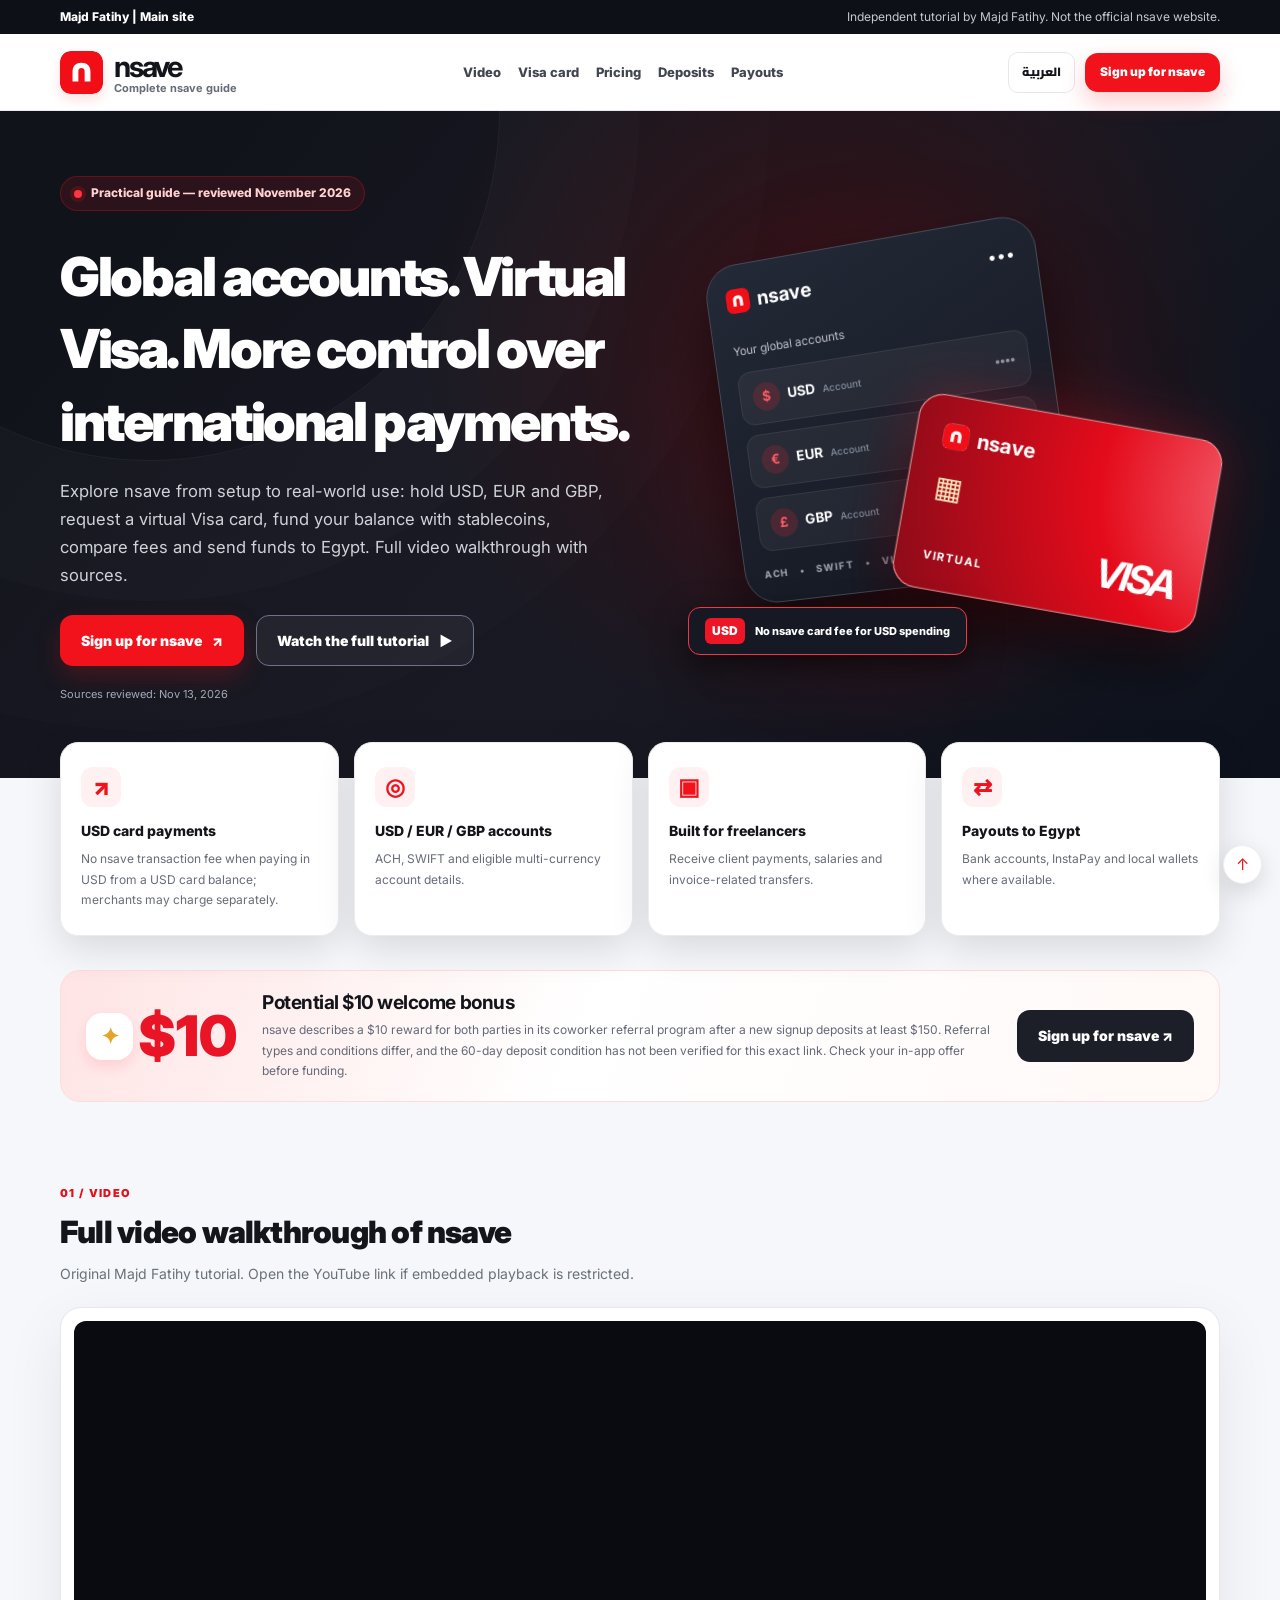
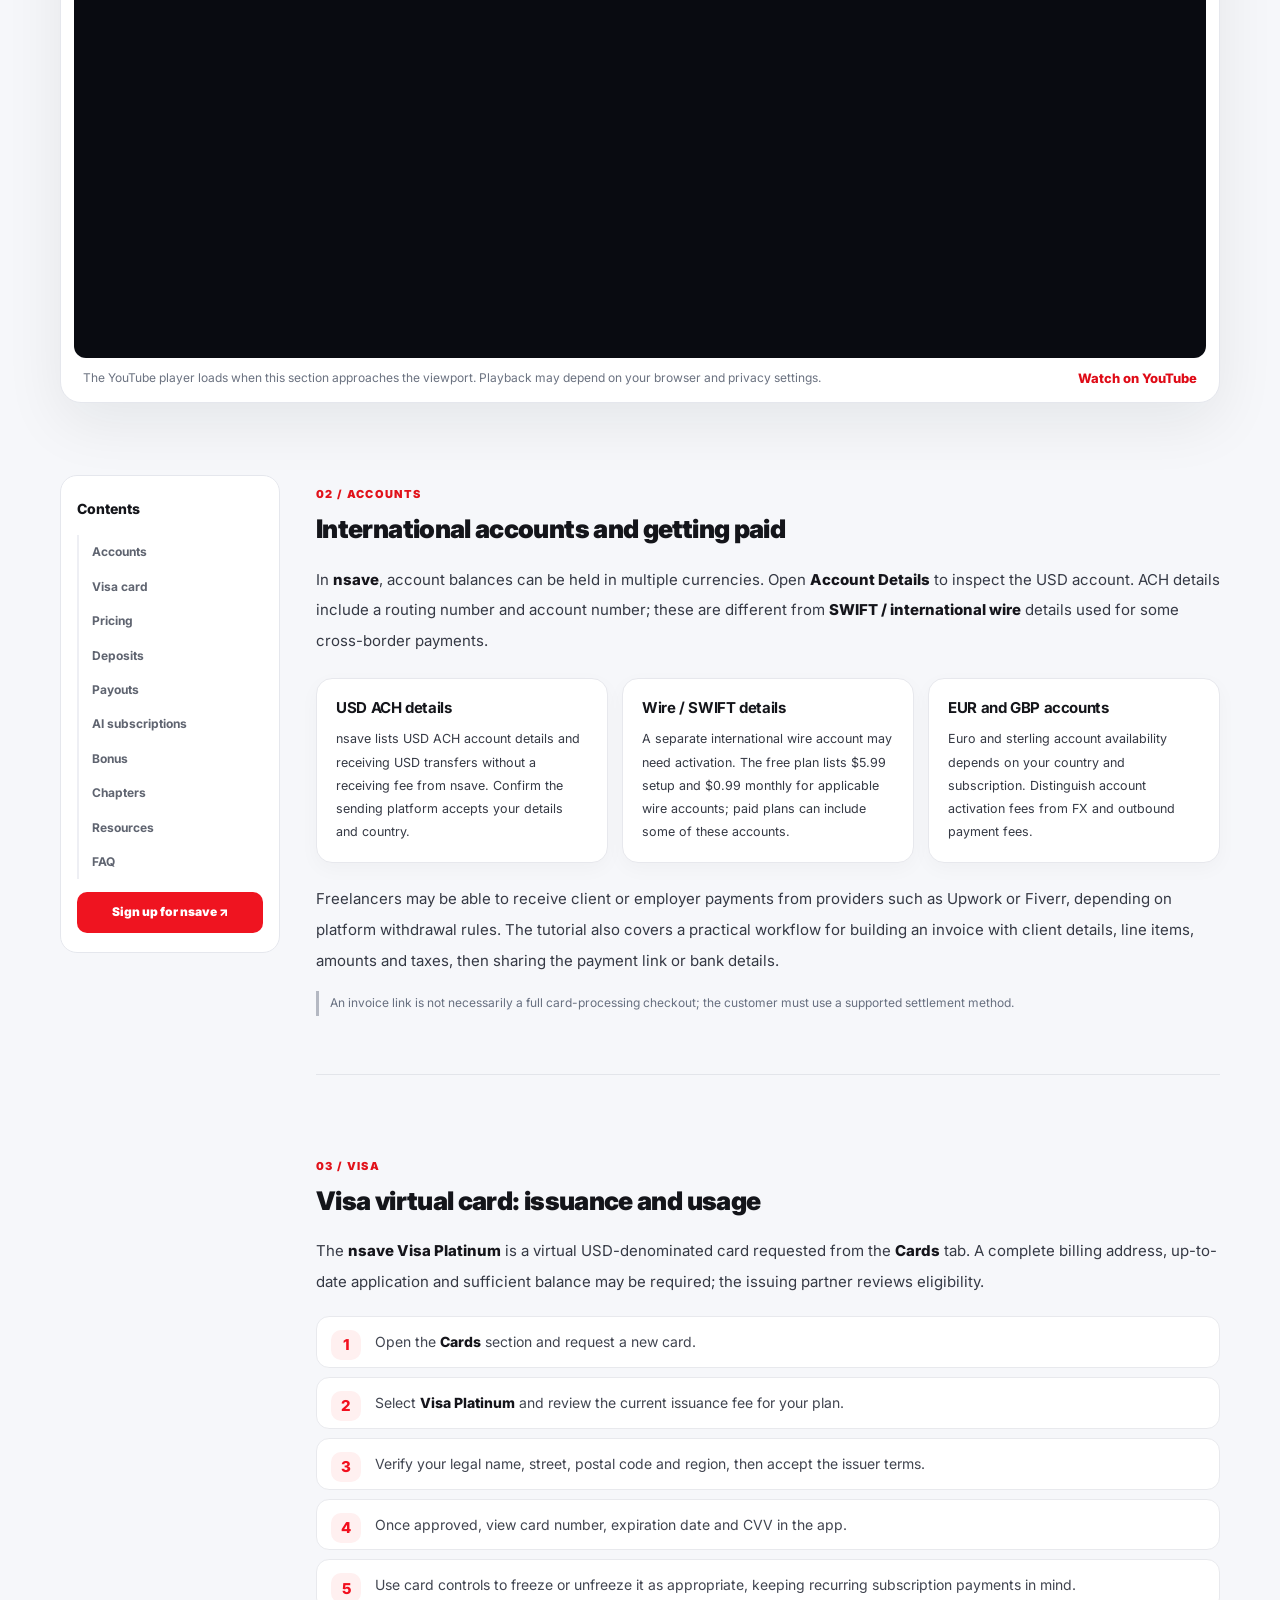
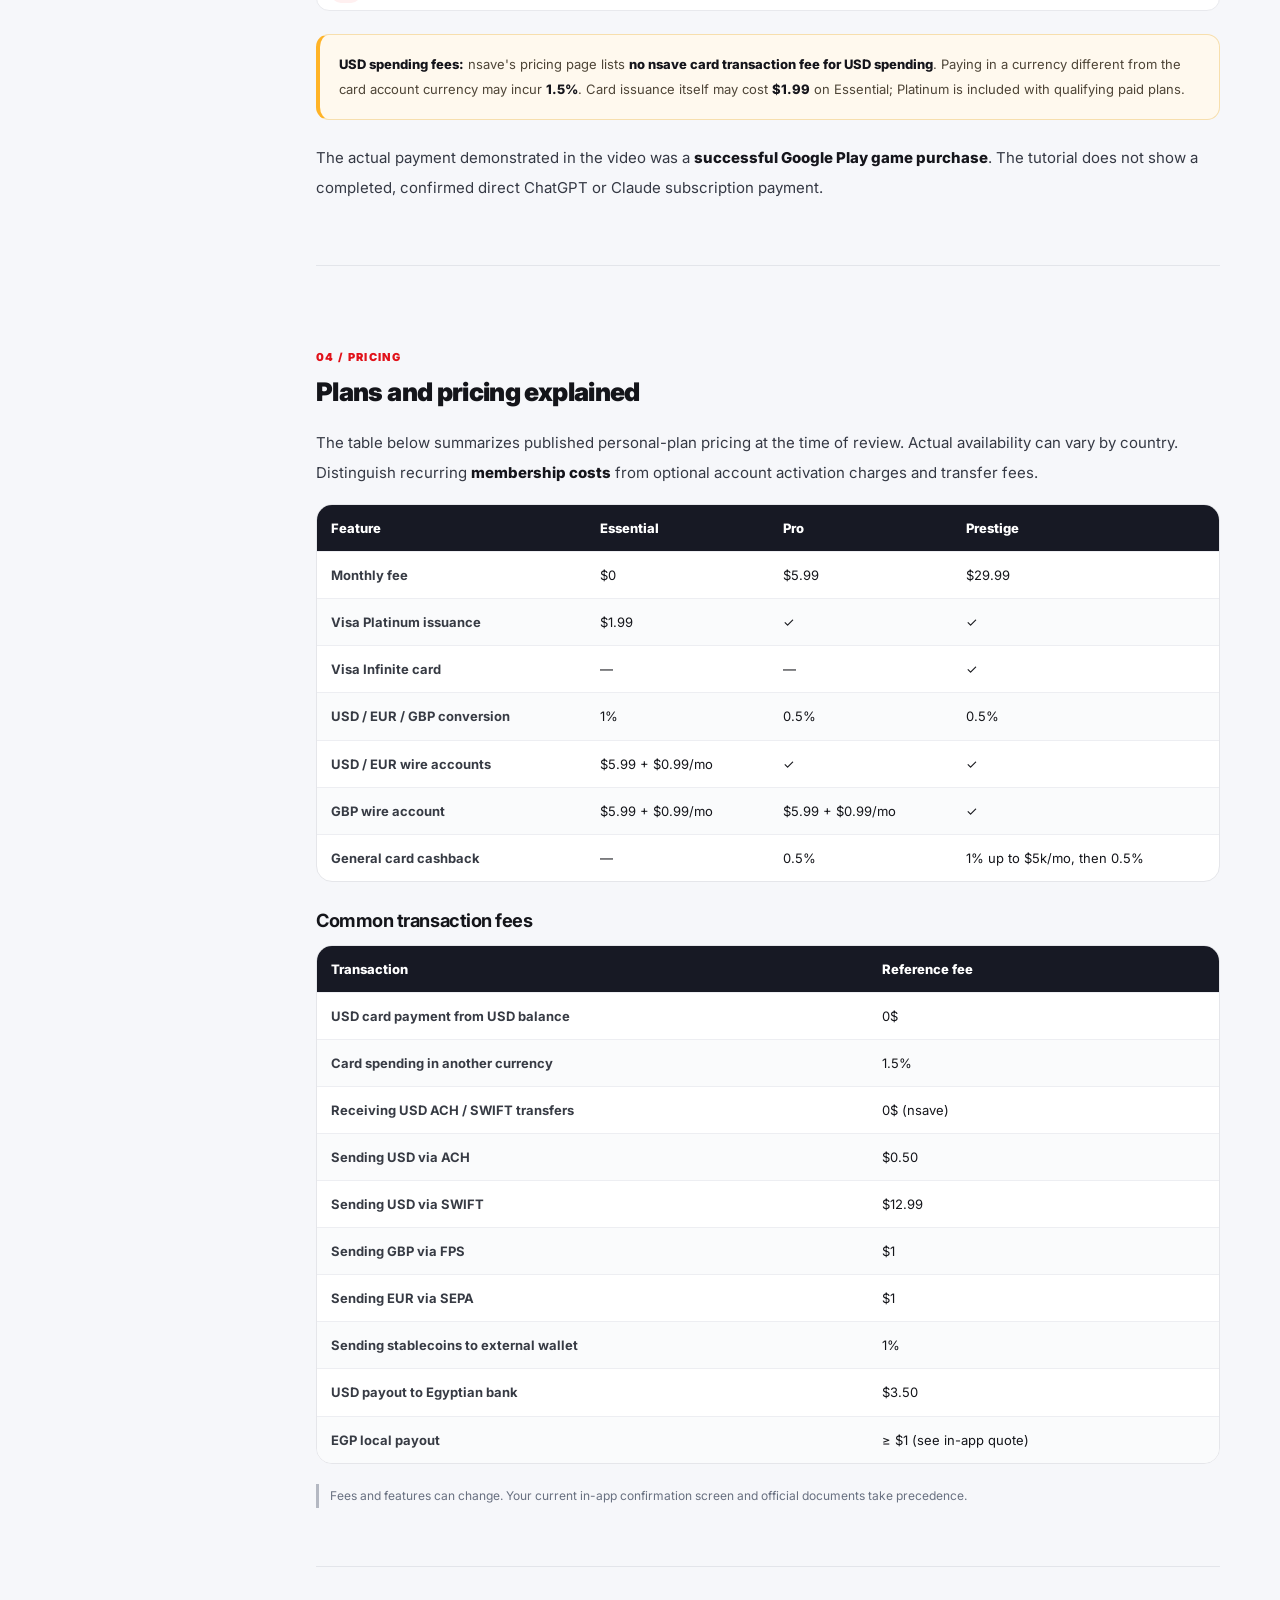
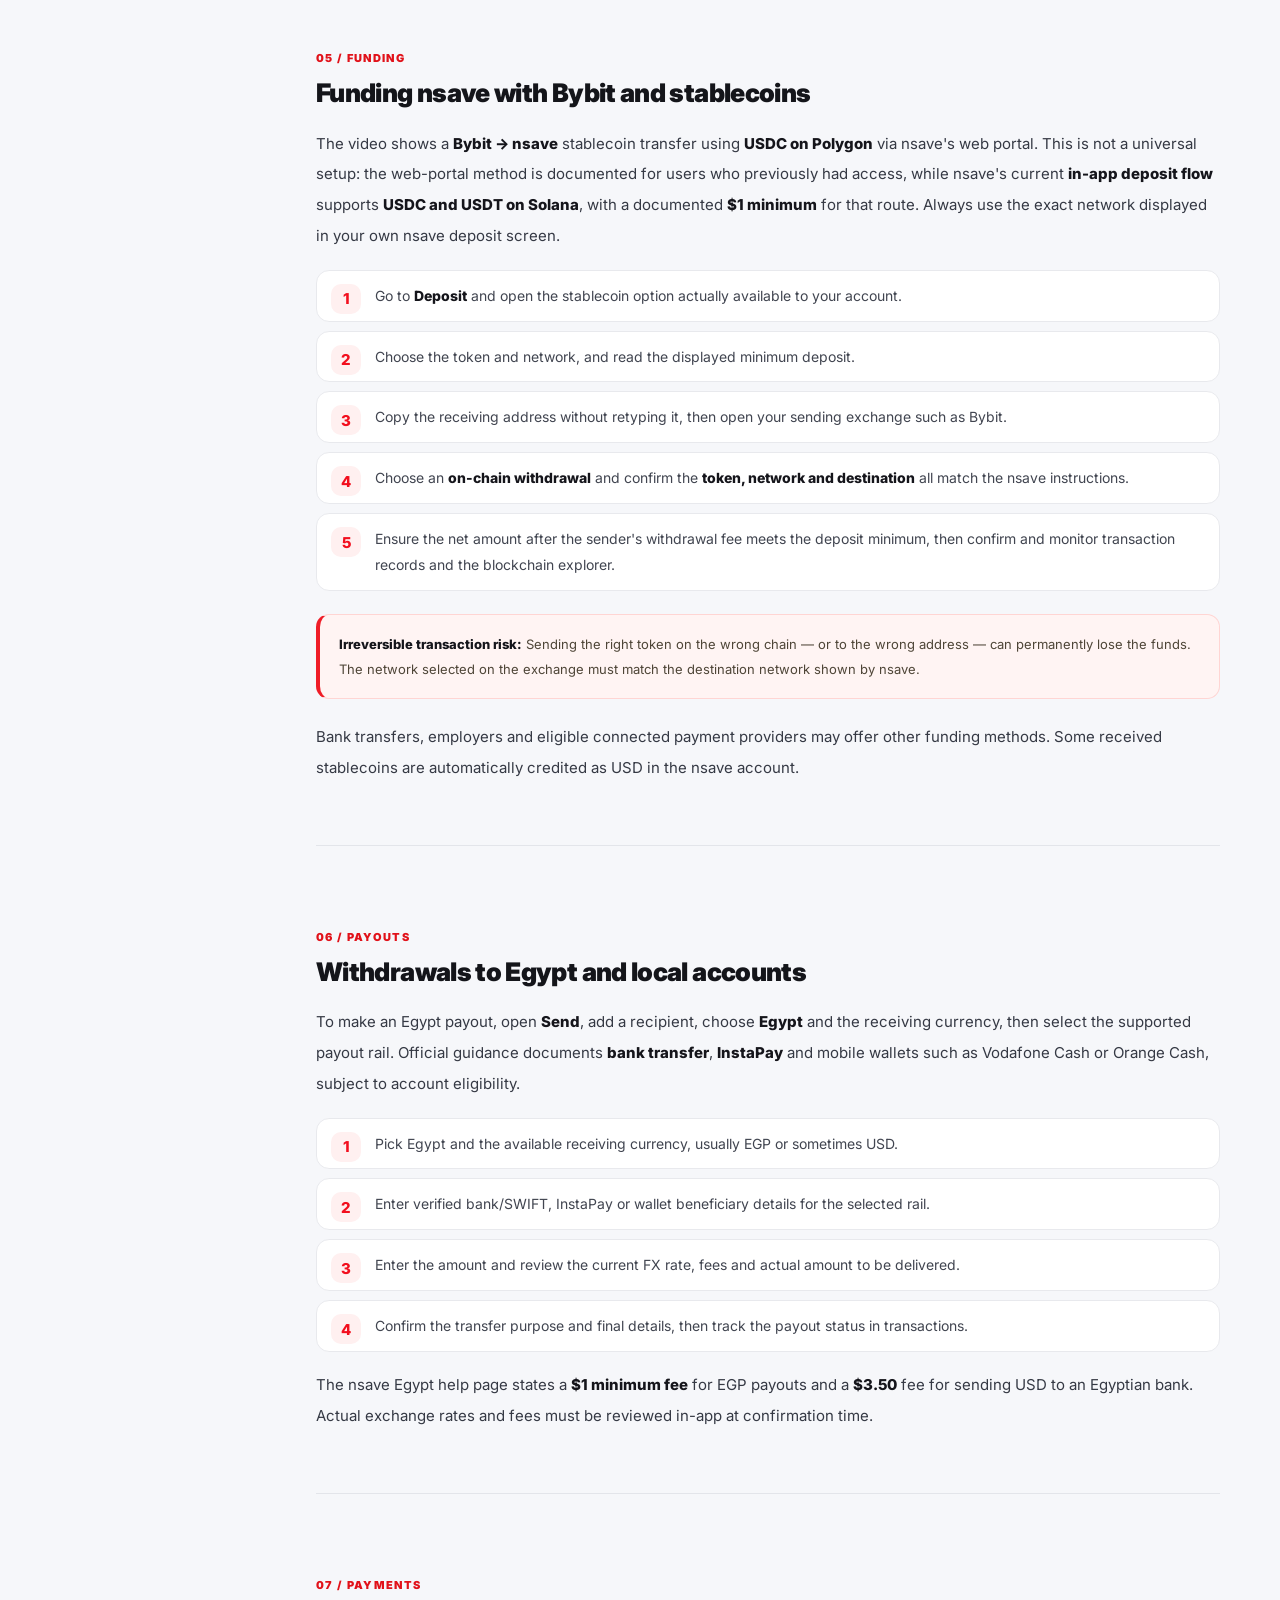
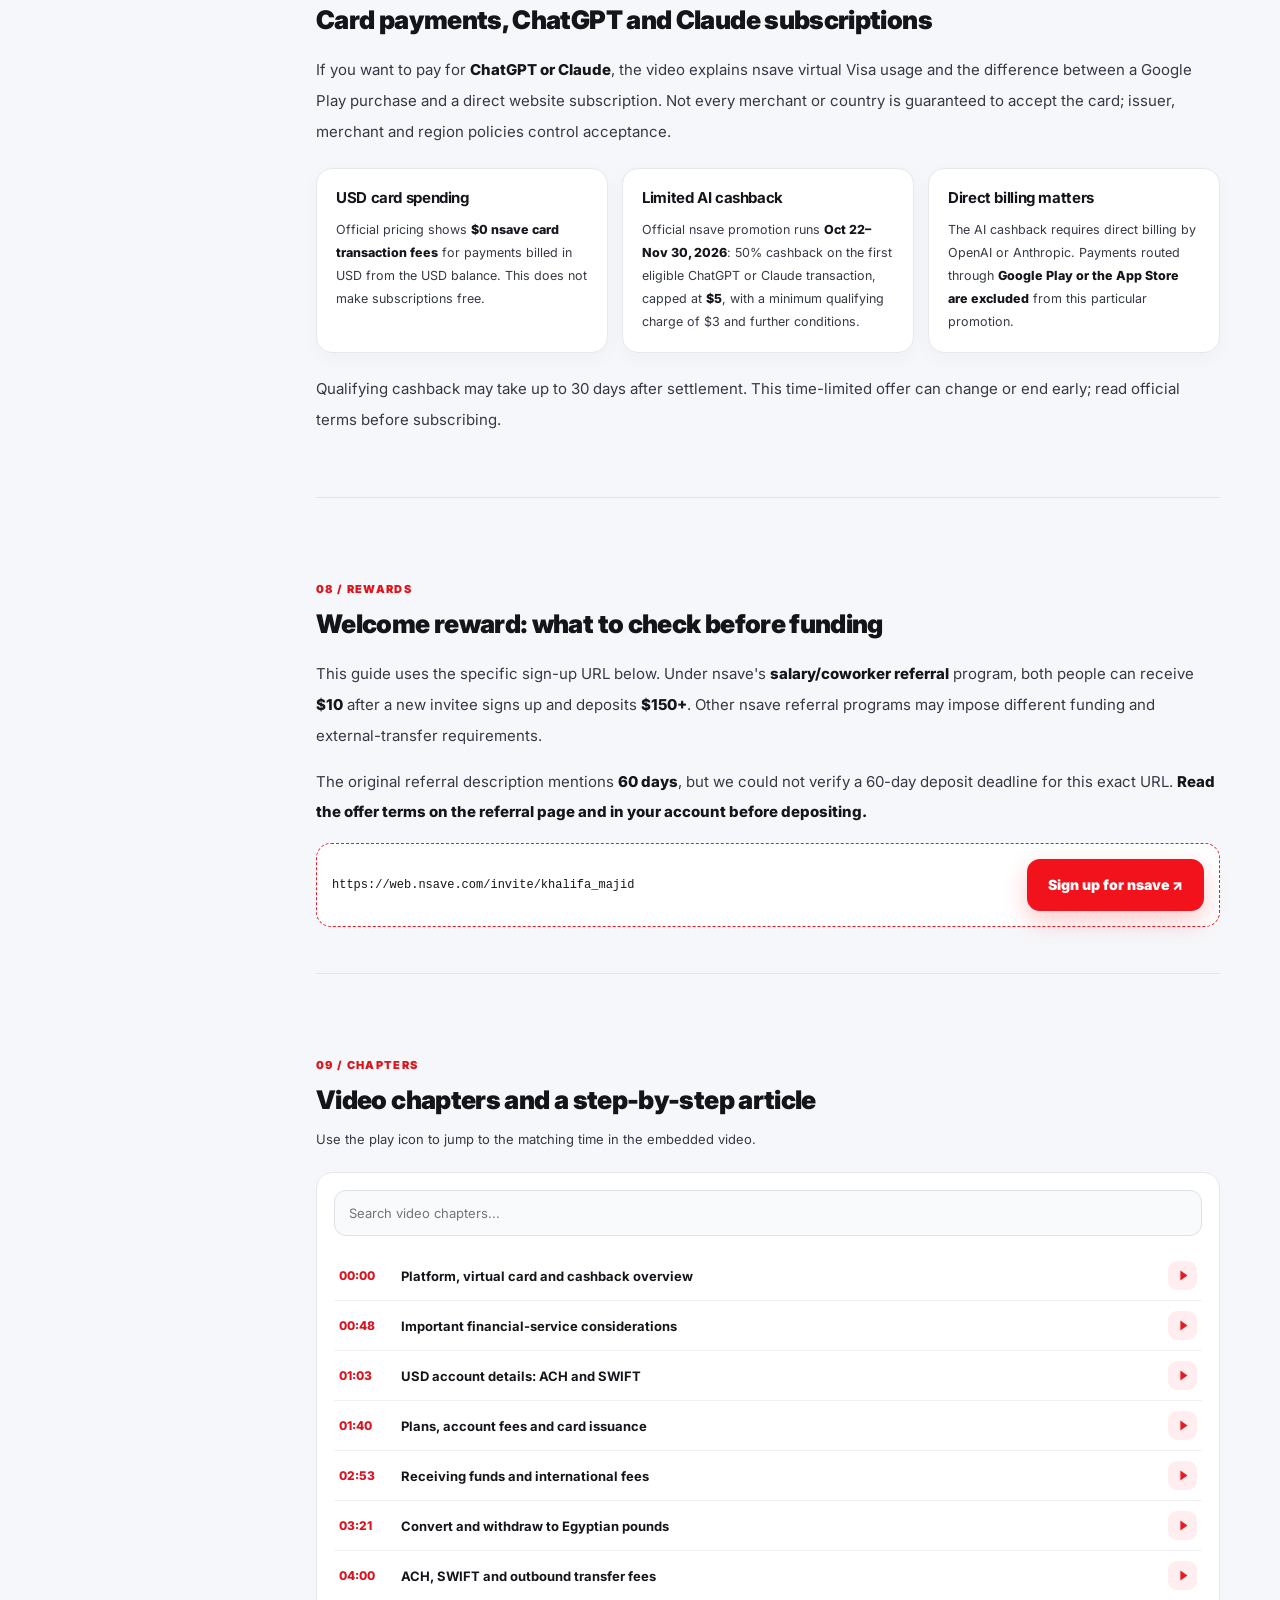
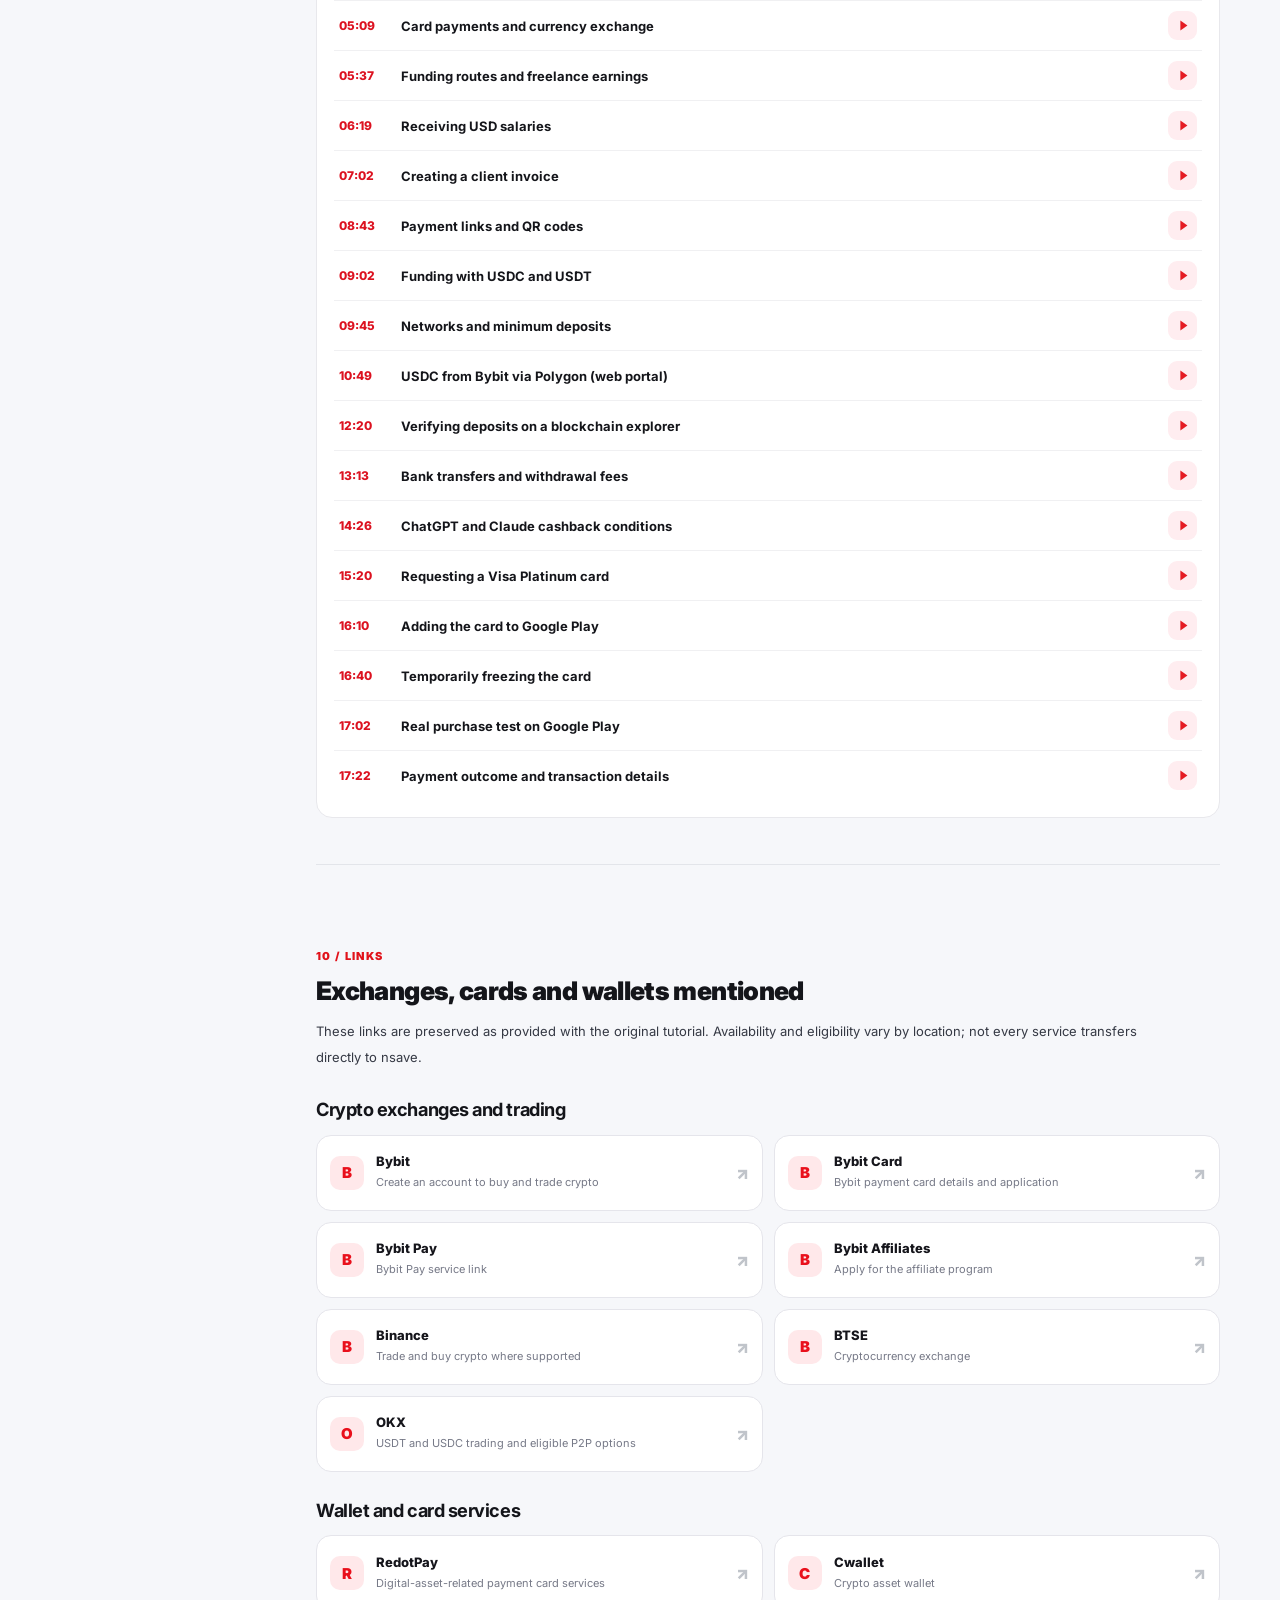
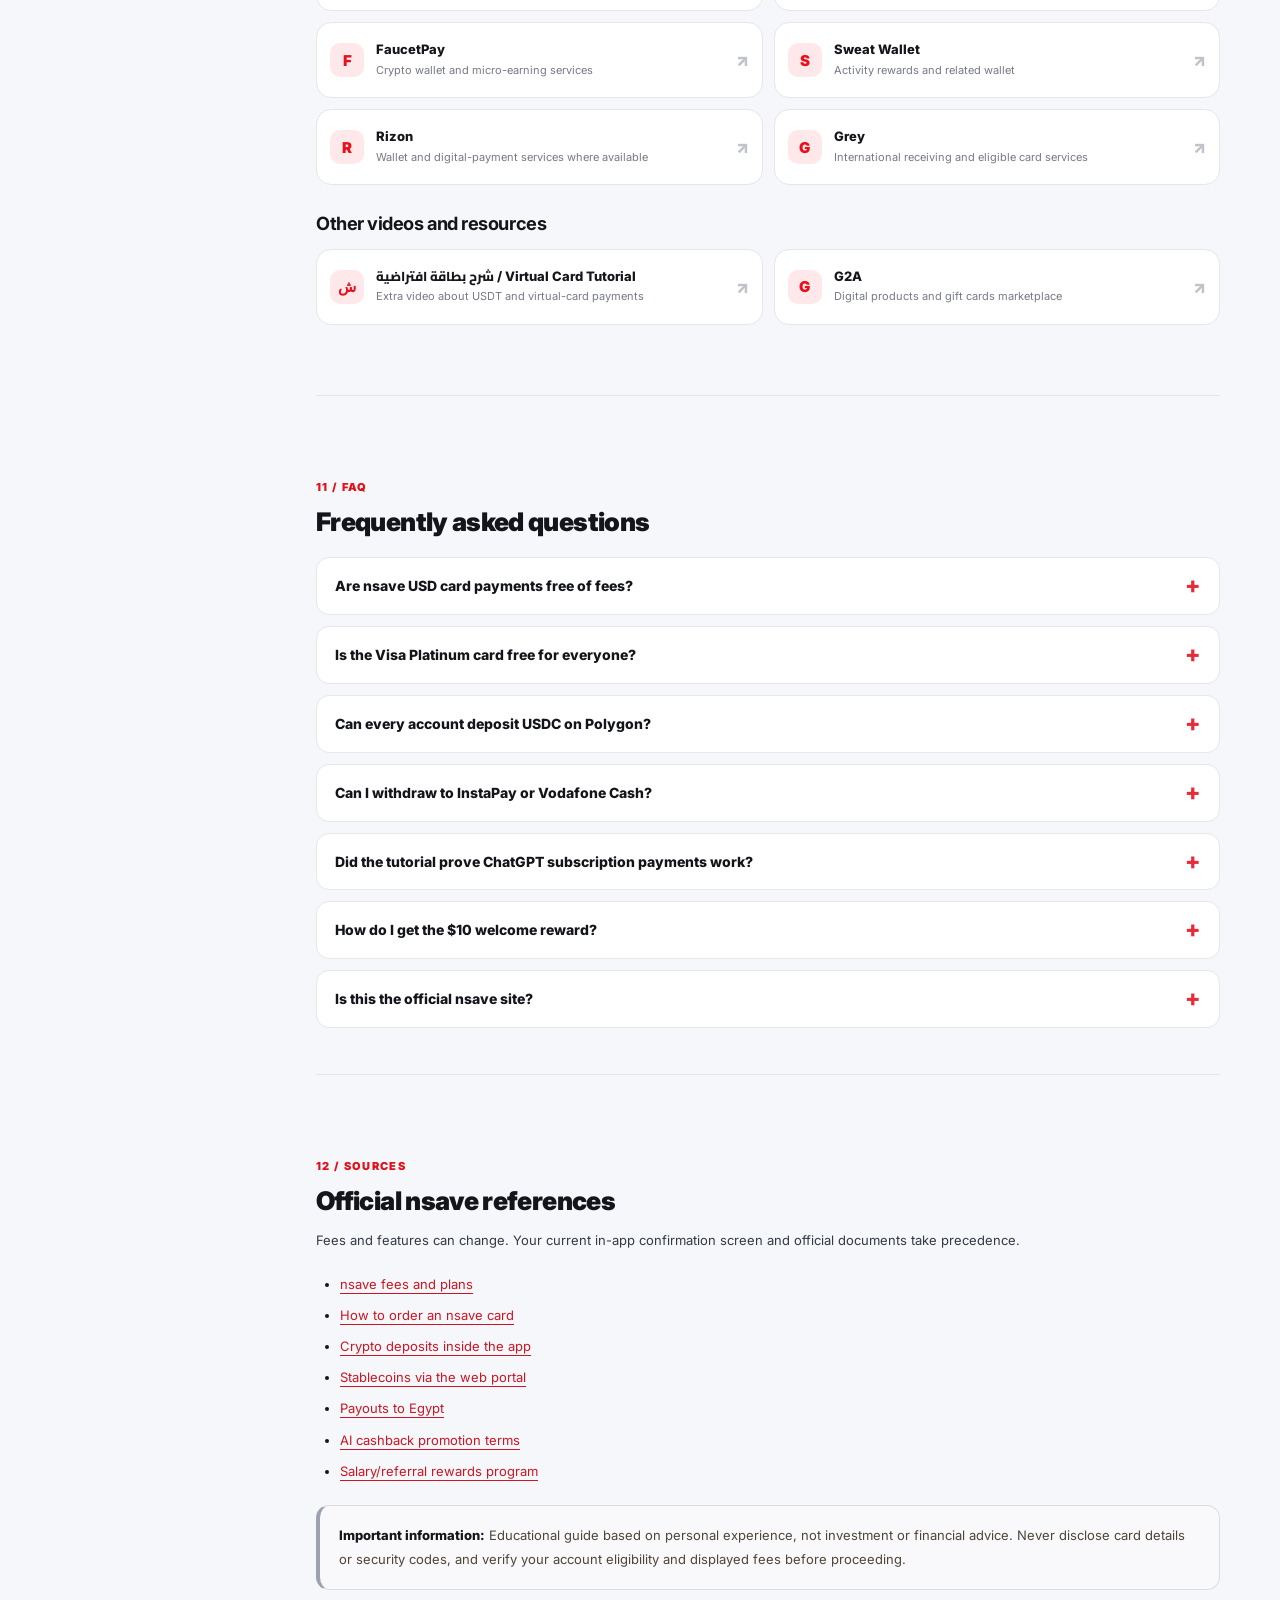
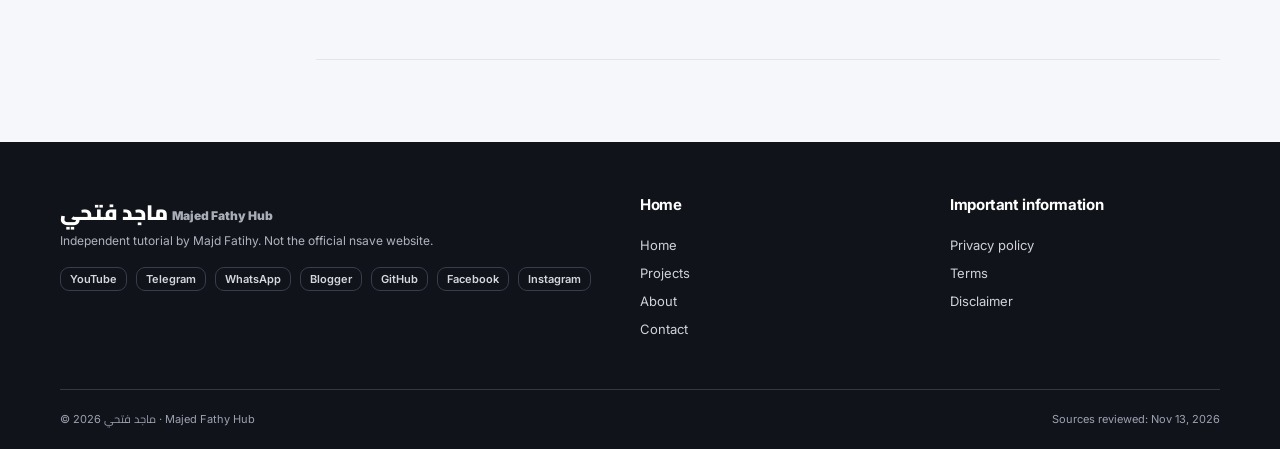
==== en/index.html @ ed582464 "fix: publish English nsave guide at index.html for correct URL" ====
<!DOCTYPE html>
<html lang="en" dir="ltr">
<head>
<meta charset="utf-8"><meta name="viewport" content="width=device-width,initial-scale=1">
<title>nsave Complete Guide 2026: USD Account, Virtual Visa, Deposits, Transfers &amp; Fees | ماجد فتحي</title>
<meta name="description" content="A complete nsave guide: USD accounts, ACH and SWIFT, Visa Platinum card, USDC and USDT deposits, Egypt payouts, pricing plans and a Google Play payment test.">
<meta name="author" content="ماجد فتحي"><meta name="robots" content="index,follow,max-image-preview:large,max-snippet:-1,max-video-preview:-1">
<meta name="theme-color" content="#101115"><meta name="color-scheme" content="light"><meta name="referrer" content="strict-origin-when-cross-origin">
<link rel="canonical" href="https://dev.majdfatihy.com/nsave-virtual-visa-card-usd-account/en/"><link rel="alternate" hreflang="ar-EG" href="https://dev.majdfatihy.com/nsave-virtual-visa-card-usd-account/"><link rel="alternate" hreflang="en" href="https://dev.majdfatihy.com/nsave-virtual-visa-card-usd-account/en/"><link rel="alternate" hreflang="x-default" href="https://dev.majdfatihy.com/nsave-virtual-visa-card-usd-account/">
<link rel="icon" type="image/svg+xml" href="../assets/nsave-logo.svg">
<meta property="og:type" content="article"><meta property="og:site_name" content="Majed Fathy Hub"><meta property="og:locale" content="en_US">
<meta property="og:title" content="nsave Complete Guide 2026: USD Account, Virtual Visa, Deposits, Transfers &amp; Fees"><meta property="og:description" content="A complete nsave guide: USD accounts, ACH and SWIFT, Visa Platinum card, USDC and USDT deposits, Egypt payouts, pricing plans and a Google Play payment test."><meta property="og:url" content="https://dev.majdfatihy.com/nsave-virtual-visa-card-usd-account/en/"><meta property="og:image" content="https://dev.majdfatihy.com/nsave-virtual-visa-card-usd-account/assets/og-nsave.png"><meta property="og:image:width" content="1200"><meta property="og:image:height" content="630"><meta property="og:image:alt" content="nsave tutorial with USD account and Visa card">
<meta name="twitter:card" content="summary_large_image"><meta name="twitter:title" content="nsave Complete Guide 2026: USD Account, Virtual Visa, Deposits, Transfers &amp; Fees"><meta name="twitter:description" content="A complete nsave guide: USD accounts, ACH and SWIFT, Visa Platinum card, USDC and USDT deposits, Egypt payouts, pricing plans and a Google Play payment test."><meta name="twitter:image" content="https://dev.majdfatihy.com/nsave-virtual-visa-card-usd-account/assets/og-nsave.png">
<link rel="preconnect" href="https://fonts.googleapis.com"><link rel="preconnect" href="https://fonts.gstatic.com" crossorigin>
<link href="https://fonts.googleapis.com/css2?family=Cairo:wght@400;500;600;700;800;900&family=Inter:wght@400;500;600;700;800;900&display=swap" rel="stylesheet">
<link href="../assets/nsave.css" rel="stylesheet"><script>document.documentElement.classList.add('js');</script><script defer src="../assets/nsave.js"></script>
<script type="application/ld+json">{"@context":"https://schema.org","@graph":[{"@type":"WebPage","@id":"https://dev.majdfatihy.com/nsave-virtual-visa-card-usd-account/en/#page","url":"https://dev.majdfatihy.com/nsave-virtual-visa-card-usd-account/en/","name":"nsave Complete Guide 2026: USD Account, Virtual Visa, Deposits, Transfers & Fees","description":"A complete nsave guide: USD accounts, ACH and SWIFT, Visa Platinum card, USDC and USDT deposits, Egypt payouts, pricing plans and a Google Play payment test.","inLanguage":"en","isPartOf":{"@type":"WebSite","@id":"https://dev.majdfatihy.com/#website"},"author":{"@type":"Person","@id":"https://dev.majdfatihy.com/#author"},"dateModified":"2026-11-13","primaryImageOfPage":{"@type":"ImageObject","url":"https://dev.majdfatihy.com/nsave-virtual-visa-card-usd-account/assets/og-nsave.png"},"mainEntity":{"@id":"https://dev.majdfatihy.com/nsave-virtual-visa-card-usd-account/en/#video"}},{"@type":"VideoObject","@id":"https://dev.majdfatihy.com/nsave-virtual-visa-card-usd-account/en/#video","name":"nsave tutorial: USD account, virtual Visa, deposits and payouts","description":"A complete nsave guide: USD accounts, ACH and SWIFT, Visa Platinum card, USDC and USDT deposits, Egypt payouts, pricing plans and a Google Play payment test.","thumbnailUrl":["https://dev.majdfatihy.com/nsave-virtual-visa-card-usd-account/assets/video-cover.png"],"embedUrl":"https://www.youtube-nocookie.com/embed/7QC6sQrjBCQ","url":"https://youtu.be/7QC6sQrjBCQ","inLanguage":"ar","publisher":{"@type":"Person","name":"ماجد فتحي","url":"https://www.youtube.com/@MajdFatihy"}},{"@type":"BreadcrumbList","itemListElement":[{"@type":"ListItem","position":1,"name":"Majd Fatihy","item":"https://dev.majdfatihy.com/"},{"@type":"ListItem","position":2,"name":"nsave guide","item":"https://dev.majdfatihy.com/nsave-virtual-visa-card-usd-account/en/"}]},{"@type":"Article","headline":"nsave Complete Guide 2026: USD Account, Virtual Visa, Deposits, Transfers & Fees","description":"A complete nsave guide: USD accounts, ACH and SWIFT, Visa Platinum card, USDC and USDT deposits, Egypt payouts, pricing plans and a Google Play payment test.","inLanguage":"en","dateModified":"2026-11-13","image":"https://dev.majdfatihy.com/nsave-virtual-visa-card-usd-account/assets/og-nsave.png","author":{"@type":"Person","name":"ماجد فتحي","url":"https://dev.majdfatihy.com/"},"mainEntityOfPage":"https://dev.majdfatihy.com/nsave-virtual-visa-card-usd-account/en/"}]}</script>
<script async src="https://www.googletagmanager.com/gtag/js?id=G-F7K26SPSHF"></script>
<script>window.dataLayer=window.dataLayer||[];function gtag(){dataLayer.push(arguments)}gtag('js',new Date());gtag('config','G-F7K26SPSHF');</script>
</head>
<body data-page-language="en" data-alt-page="https://dev.majdfatihy.com/nsave-virtual-visa-card-usd-account/"><a class="skip" href="#main">Skip to content</a>
<div class="site-top"><div class="container site-top__inner"><a class="hub" href="https://dev.majdfatihy.com/">Majd Fatihy | Main site</a><span>Independent tutorial by Majd Fatihy. Not the official nsave website.</span></div></div>
<header class="topbar"><div class="container topbar-inner"><a href="#overview" class="logo" aria-label="nsave guide"><img src="../assets/nsave-logo.svg" width="43" height="43" alt=""><span><b>nsave</b><small>Complete nsave guide</small></span></a><nav class="main-links" aria-label="Sections"><a href="#video">Video</a><a href="#card">Visa card</a><a href="#plans">Pricing</a><a href="#deposit">Deposits</a><a href="#withdraw">Payouts</a></nav><div class="top-actions"><a class="language" href="https://dev.majdfatihy.com/nsave-virtual-visa-card-usd-account/" data-language-choice="ar" lang="ar" aria-label="Choose language">العربية</a><a class="btn btn-sm btn-red" href="https://web.nsave.com/invite/khalifa_majid" target="_blank" rel="noopener noreferrer sponsored">Sign up for nsave</a></div></div></header>
<main id="main">
<section class="hero" id="overview"><div class="container hero-grid"><div class="hero-copy"><p class="eyebrow"><span class="eyebrow-dot"></span>Practical guide — reviewed November 2026</p><h1>Global accounts. Virtual Visa. More control over international payments.</h1><p class="hero-lead">Explore nsave from setup to real-world use: hold USD, EUR and GBP, request a virtual Visa card, fund your balance with stablecoins, compare fees and send funds to Egypt. Full video walkthrough with sources.</p><div class="hero-buttons"><a href="https://web.nsave.com/invite/khalifa_majid" class="btn btn-red" target="_blank" rel="noopener noreferrer sponsored">Sign up for nsave<span aria-hidden="true">↗</span></a><a href="#video" class="btn btn-outline">Watch the full tutorial <span aria-hidden="true">▶</span></a></div><span class="hero-update">Sources reviewed: Nov 13, 2026</span></div>
<div class="hero-visual" role="img" aria-label="nsave multi-currency accounts and virtual Visa illustration"><div class="glow-red"></div><div class="account-ui"><div class="ui-top"><span class="mini-logo"><img src="../assets/nsave-logo.svg" alt=""> nsave</span><span>•••</span></div><span class="ui-sub">Your global accounts</span><div class="currency"><span><i class="coin">$</i> USD <small>Account</small></span><strong>••••</strong></div><div class="currency"><span><i class="coin">€</i> EUR <small>Account</small></span><strong>••••</strong></div><div class="currency"><span><i class="coin">£</i> GBP <small>Account</small></span><strong>••••</strong></div><div class="ui-bottom">ACH <span>•</span> SWIFT <span>•</span> VISA</div></div><div class="visa-visual"><span class="mini-logo"><img src="../assets/nsave-logo.svg" alt=""> nsave</span><span class="visa-chip">▦</span><span class="visa-lower">VIRTUAL <b>VISA</b></span></div><div class="visual-caption"><span>USD</span><strong>No nsave card fee for USD spending</strong></div></div></div></section>
<div class="container benefits"><div class="benefit"><i>↗</i><strong>USD card payments</strong><p>No nsave transaction fee when paying in USD from a USD card balance; merchants may charge separately.</p></div><div class="benefit"><i>◎</i><strong>USD / EUR / GBP accounts</strong><p>ACH, SWIFT and eligible multi-currency account details.</p></div><div class="benefit"><i>▣</i><strong>Built for freelancers</strong><p>Receive client payments, salaries and invoice-related transfers.</p></div><div class="benefit"><i>⇄</i><strong>Payouts to Egypt</strong><p>Bank accounts, InstaPay and local wallets where available.</p></div></div>
<section class="container bonus-spot"><div class="bonus-value" dir="ltr"><span class="gift-box" aria-hidden="true">✦</span>$10</div><div><h2>Potential $10 welcome bonus</h2><p>nsave describes a $10 reward for both parties in its coworker referral program after a new signup deposits at least $150. Referral types and conditions differ, and the 60-day deposit condition has not been verified for this exact link. Check your in-app offer before funding.</p></div><a href="https://web.nsave.com/invite/khalifa_majid" class="btn btn-dark" target="_blank" rel="noopener noreferrer sponsored">Sign up for nsave ↗</a></section>
<section class="container section" id="video"><div class="section-heading"><span class="section-index">01 / VIDEO</span><h2>Full video walkthrough of nsave</h2><p>Original Majd Fatihy tutorial. Open the YouTube link if embedded playback is restricted.</p></div><div class="video-shell"><div class="video-frame" id="videoFrame"><iframe id="nsavePlayer" src="https://www.youtube-nocookie.com/embed/7QC6sQrjBCQ?rel=0&amp;playsinline=1" title="Full video walkthrough of nsave" loading="lazy" referrerpolicy="strict-origin-when-cross-origin" allow="accelerometer; autoplay; clipboard-write; encrypted-media; gyroscope; picture-in-picture; web-share" allowfullscreen></iframe></div><div class="video-meta"><p>The YouTube player loads when this section approaches the viewport. Playback may depend on your browser and privacy settings.</p><a href="https://youtu.be/7QC6sQrjBCQ" class="external-video" target="_blank" rel="noopener noreferrer">Watch on YouTube</a></div></div></section>
<div class="container content-layout"><aside class="toc"><strong>Contents</strong><nav aria-label="On this page"><a href="#accounts">Accounts</a><a href="#card">Visa card</a><a href="#plans">Pricing</a><a href="#deposit">Deposits</a><a href="#withdraw">Payouts</a><a href="#ai">AI subscriptions</a><a href="#bonus">Bonus</a><a href="#chapters">Chapters</a><a href="#resources">Resources</a><a href="#faq">FAQ</a></nav><a class="toc-cta" href="https://web.nsave.com/invite/khalifa_majid" target="_blank" rel="noopener noreferrer sponsored">Sign up for nsave ↗</a></aside><div class="article-body">
<section class="section article-section" id="accounts"><div class="section-heading"><span class="section-index">02 / ACCOUNTS</span><h2>International accounts and getting paid</h2></div><p>In <strong>nsave</strong>, account balances can be held in multiple currencies. Open <strong>Account Details</strong> to inspect the USD account. ACH details include a routing number and account number; these are different from <strong>SWIFT / international wire</strong> details used for some cross-border payments.</p><div class="info-grid"><div><h3>USD ACH details</h3><p>nsave lists USD ACH account details and receiving USD transfers without a receiving fee from nsave. Confirm the sending platform accepts your details and country.</p></div><div><h3>Wire / SWIFT details</h3><p>A separate international wire account may need activation. The free plan lists $5.99 setup and $0.99 monthly for applicable wire accounts; paid plans can include some of these accounts.</p></div><div><h3>EUR and GBP accounts</h3><p>Euro and sterling account availability depends on your country and subscription. Distinguish account activation fees from FX and outbound payment fees.</p></div></div><p>Freelancers may be able to receive client or employer payments from providers such as Upwork or Fiverr, depending on platform withdrawal rules. The tutorial also covers a practical workflow for building an invoice with client details, line items, amounts and taxes, then sharing the payment link or bank details.</p><p class="footnote">An invoice link is not necessarily a full card-processing checkout; the customer must use a supported settlement method.</p></section>
<section class="section article-section" id="card"><div class="section-heading"><span class="section-index">03 / VISA</span><h2>Visa virtual card: issuance and usage</h2></div><p>The <strong>nsave Visa Platinum</strong> is a virtual USD-denominated card requested from the <strong>Cards</strong> tab. A complete billing address, up-to-date application and sufficient balance may be required; the issuing partner reviews eligibility.</p><ol class="steps"><li>Open the <strong>Cards</strong> section and request a new card.</li><li>Select <strong>Visa Platinum</strong> and review the current issuance fee for your plan.</li><li>Verify your legal name, street, postal code and region, then accept the issuer terms.</li><li>Once approved, view card number, expiration date and CVV in the app.</li><li>Use card controls to freeze or unfreeze it as appropriate, keeping recurring subscription payments in mind.</li></ol><div class="notice"><strong>USD spending fees:</strong> nsave's pricing page lists <strong>no nsave card transaction fee for USD spending</strong>. Paying in a currency different from the card account currency may incur <strong>1.5%</strong>. Card issuance itself may cost <strong>$1.99</strong> on Essential; Platinum is included with qualifying paid plans.</div><p>The actual payment demonstrated in the video was a <strong>successful Google Play game purchase</strong>. The tutorial does not show a completed, confirmed direct ChatGPT or Claude subscription payment.</p></section>
<section class="section article-section" id="plans"><div class="section-heading"><span class="section-index">04 / PRICING</span><h2>Plans and pricing explained</h2></div><p>The table below summarizes published personal-plan pricing at the time of review. Actual availability can vary by country. Distinguish recurring <strong>membership costs</strong> from optional account activation charges and transfer fees.</p><div class="table-scroll" tabindex="0" role="region" aria-label="Plans"><table><thead><tr><th scope="col">Feature</th><th scope="col">Essential</th><th scope="col">Pro</th><th scope="col">Prestige</th></tr></thead><tbody><tr><th scope="row">Monthly fee</th><td>$0</td><td>$5.99</td><td>$29.99</td></tr><tr><th scope="row">Visa Platinum issuance</th><td>$1.99</td><td>✓</td><td>✓</td></tr><tr><th scope="row">Visa Infinite card</th><td>—</td><td>—</td><td>✓</td></tr><tr><th scope="row">USD / EUR / GBP conversion</th><td>1%</td><td>0.5%</td><td>0.5%</td></tr><tr><th scope="row">USD / EUR wire accounts</th><td>$5.99 + $0.99/mo</td><td>✓</td><td>✓</td></tr><tr><th scope="row">GBP wire account</th><td>$5.99 + $0.99/mo</td><td>$5.99 + $0.99/mo</td><td>✓</td></tr><tr><th scope="row">General card cashback</th><td>—</td><td>0.5%</td><td>1% up to $5k/mo, then 0.5%</td></tr></tbody></table></div><h3>Common transaction fees</h3><div class="table-scroll" tabindex="0" role="region" aria-label="Transaction fees"><table><thead><tr><th>Transaction</th><th>Reference fee</th></tr></thead><tbody><tr><th scope="row">USD card payment from USD balance</th><td>0$</td></tr><tr><th scope="row">Card spending in another currency</th><td>1.5%</td></tr><tr><th scope="row">Receiving USD ACH / SWIFT transfers</th><td>0$ (nsave)</td></tr><tr><th scope="row">Sending USD via ACH</th><td>$0.50</td></tr><tr><th scope="row">Sending USD via SWIFT</th><td>$12.99</td></tr><tr><th scope="row">Sending GBP via FPS</th><td>$1</td></tr><tr><th scope="row">Sending EUR via SEPA</th><td>$1</td></tr><tr><th scope="row">Sending stablecoins to external wallet</th><td>1%</td></tr><tr><th scope="row">USD payout to Egyptian bank</th><td>$3.50</td></tr><tr><th scope="row">EGP local payout</th><td>≥ $1 (see in-app quote)</td></tr></tbody></table></div><p class="footnote">Fees and features can change. Your current in-app confirmation screen and official documents take precedence.</p></section>
<section class="section article-section" id="deposit"><div class="section-heading"><span class="section-index">05 / FUNDING</span><h2>Funding nsave with Bybit and stablecoins</h2></div><p>The video shows a <strong>Bybit → nsave</strong> stablecoin transfer using <strong>USDC on Polygon</strong> via nsave's web portal. This is not a universal setup: the web-portal method is documented for users who previously had access, while nsave's current <strong>in-app deposit flow</strong> supports <strong>USDC and USDT on Solana</strong>, with a documented <strong>$1 minimum</strong> for that route. Always use the exact network displayed in your own nsave deposit screen.</p><ol class="steps"><li>Go to <strong>Deposit</strong> and open the stablecoin option actually available to your account.</li><li>Choose the token and network, and read the displayed minimum deposit.</li><li>Copy the receiving address without retyping it, then open your sending exchange such as Bybit.</li><li>Choose an <strong>on-chain withdrawal</strong> and confirm the <strong>token, network and destination</strong> all match the nsave instructions.</li><li>Ensure the net amount after the sender's withdrawal fee meets the deposit minimum, then confirm and monitor transaction records and the blockchain explorer.</li></ol><div class="notice alert"><strong>Irreversible transaction risk:</strong> Sending the right token on the wrong chain — or to the wrong address — can permanently lose the funds. The network selected on the exchange must match the destination network shown by nsave.</div><p>Bank transfers, employers and eligible connected payment providers may offer other funding methods. Some received stablecoins are automatically credited as USD in the nsave account.</p></section>
<section class="section article-section" id="withdraw"><div class="section-heading"><span class="section-index">06 / PAYOUTS</span><h2>Withdrawals to Egypt and local accounts</h2></div><p>To make an Egypt payout, open <strong>Send</strong>, add a recipient, choose <strong>Egypt</strong> and the receiving currency, then select the supported payout rail. Official guidance documents <strong>bank transfer</strong>, <strong>InstaPay</strong> and mobile wallets such as Vodafone Cash or Orange Cash, subject to account eligibility.</p><ol class="steps"><li>Pick Egypt and the available receiving currency, usually EGP or sometimes USD.</li><li>Enter verified bank/SWIFT, InstaPay or wallet beneficiary details for the selected rail.</li><li>Enter the amount and review the current FX rate, fees and actual amount to be delivered.</li><li>Confirm the transfer purpose and final details, then track the payout status in transactions.</li></ol><p>The nsave Egypt help page states a <strong>$1 minimum fee</strong> for EGP payouts and a <strong>$3.50</strong> fee for sending USD to an Egyptian bank. Actual exchange rates and fees must be reviewed in-app at confirmation time.</p></section>
<section class="section article-section" id="ai"><div class="section-heading"><span class="section-index">07 / PAYMENTS</span><h2>Card payments, ChatGPT and Claude subscriptions</h2></div><p>If you want to pay for <strong>ChatGPT or Claude</strong>, the video explains nsave virtual Visa usage and the difference between a Google Play purchase and a direct website subscription. Not every merchant or country is guaranteed to accept the card; issuer, merchant and region policies control acceptance.</p><div class="info-grid"><div><h3>USD card spending</h3><p>Official pricing shows <strong>$0 nsave card transaction fees</strong> for payments billed in USD from the USD balance. This does not make subscriptions free.</p></div><div><h3>Limited AI cashback</h3><p>Official nsave promotion runs <strong>Oct 22–Nov 30, 2026</strong>: 50% cashback on the first eligible ChatGPT or Claude transaction, capped at <strong>$5</strong>, with a minimum qualifying charge of $3 and further conditions.</p></div><div><h3>Direct billing matters</h3><p>The AI cashback requires direct billing by OpenAI or Anthropic. Payments routed through <strong>Google Play or the App Store are excluded</strong> from this particular promotion.</p></div></div><p>Qualifying cashback may take up to 30 days after settlement. This time-limited offer can change or end early; read official terms before subscribing.</p></section>
<section class="section article-section" id="bonus"><div class="section-heading"><span class="section-index">08 / REWARDS</span><h2>Welcome reward: what to check before funding</h2></div><p>This guide uses the specific sign-up URL below. Under nsave's <strong>salary/coworker referral</strong> program, both people can receive <strong>$10</strong> after a new invitee signs up and deposits <strong>$150+</strong>. Other nsave referral programs may impose different funding and external-transfer requirements.</p><p>The original referral description mentions <strong>60 days</strong>, but we could not verify a 60-day deposit deadline for this exact URL. <strong>Read the offer terms on the referral page and in your account before depositing.</strong></p><div class="ref-box"><code dir="ltr">https://web.nsave.com/invite/khalifa_majid</code><a class="btn btn-red" href="https://web.nsave.com/invite/khalifa_majid" target="_blank" rel="noopener noreferrer sponsored">Sign up for nsave ↗</a></div></section>
<section class="section article-section" id="chapters"><div class="section-heading"><span class="section-index">09 / CHAPTERS</span><h2>Video chapters and a step-by-step article</h2><p>Use the play icon to jump to the matching time in the embedded video.</p></div><div class="chapter-panel"><label for="chapterSearch" class="sr-only">Search video chapters...</label><input id="chapterSearch" type="search" placeholder="Search video chapters..." autocomplete="off"><ol class="chapters" id="chapterList"><li class="chapter" data-search="مقدمة المنصة والبطاقة وعرض الاسترداد platform, virtual card and cashback overview 00:00"><a href="https://youtu.be/7QC6sQrjBCQ?t=0" target="_blank" rel="noopener noreferrer" class="chapter-time" aria-label="YouTube 00:00">00:00</a><span class="chapter-name">Platform, virtual card and cashback overview</span><button type="button" data-seconds="0" class="chapter-play" aria-label="Play at this time 00:00"><svg viewBox="0 0 24 24" aria-hidden="true"><path d="m9 5 10 7-10 7z"/></svg></button></li><li class="chapter" data-search="تنبيه وشروط استخدام الخدمات المالية important financial-service considerations 00:48"><a href="https://youtu.be/7QC6sQrjBCQ?t=48" target="_blank" rel="noopener noreferrer" class="chapter-time" aria-label="YouTube 00:48">00:48</a><span class="chapter-name">Important financial-service considerations</span><button type="button" data-seconds="48" class="chapter-play" aria-label="Play at this time 00:48"><svg viewBox="0 0 24 24" aria-hidden="true"><path d="m9 5 10 7-10 7z"/></svg></button></li><li class="chapter" data-search="تفاصيل ach وswift للحساب الدولاري usd account details: ach and swift 01:03"><a href="https://youtu.be/7QC6sQrjBCQ?t=63" target="_blank" rel="noopener noreferrer" class="chapter-time" aria-label="YouTube 01:03">01:03</a><span class="chapter-name">USD account details: ACH and SWIFT</span><button type="button" data-seconds="63" class="chapter-play" aria-label="Play at this time 01:03"><svg viewBox="0 0 24 24" aria-hidden="true"><path d="m9 5 10 7-10 7z"/></svg></button></li><li class="chapter" data-search="مقارنة الباقات وتكلفة الحسابات والبطاقة plans, account fees and card issuance 01:40"><a href="https://youtu.be/7QC6sQrjBCQ?t=100" target="_blank" rel="noopener noreferrer" class="chapter-time" aria-label="YouTube 01:40">01:40</a><span class="chapter-name">Plans, account fees and card issuance</span><button type="button" data-seconds="100" class="chapter-play" aria-label="Play at this time 01:40"><svg viewBox="0 0 24 24" aria-hidden="true"><path d="m9 5 10 7-10 7z"/></svg></button></li><li class="chapter" data-search="استقبال الأموال ورسوم التحويلات receiving funds and international fees 02:53"><a href="https://youtu.be/7QC6sQrjBCQ?t=173" target="_blank" rel="noopener noreferrer" class="chapter-time" aria-label="YouTube 02:53">02:53</a><span class="chapter-name">Receiving funds and international fees</span><button type="button" data-seconds="173" class="chapter-play" aria-label="Play at this time 02:53"><svg viewBox="0 0 24 24" aria-hidden="true"><path d="m9 5 10 7-10 7z"/></svg></button></li><li class="chapter" data-search="التحويل للجنيه المصري ورسوم السحب convert and withdraw to egyptian pounds 03:21"><a href="https://youtu.be/7QC6sQrjBCQ?t=201" target="_blank" rel="noopener noreferrer" class="chapter-time" aria-label="YouTube 03:21">03:21</a><span class="chapter-name">Convert and withdraw to Egyptian pounds</span><button type="button" data-seconds="201" class="chapter-play" aria-label="Play at this time 03:21"><svg viewBox="0 0 24 24" aria-hidden="true"><path d="m9 5 10 7-10 7z"/></svg></button></li><li class="chapter" data-search="رسوم ach وswift والتحويلات الدولية ach, swift and outbound transfer fees 04:00"><a href="https://youtu.be/7QC6sQrjBCQ?t=240" target="_blank" rel="noopener noreferrer" class="chapter-time" aria-label="YouTube 04:00">04:00</a><span class="chapter-name">ACH, SWIFT and outbound transfer fees</span><button type="button" data-seconds="240" class="chapter-play" aria-label="Play at this time 04:00"><svg viewBox="0 0 24 24" aria-hidden="true"><path d="m9 5 10 7-10 7z"/></svg></button></li><li class="chapter" data-search="الدفع بالبطاقة وتبديل العملات card payments and currency exchange 05:09"><a href="https://youtu.be/7QC6sQrjBCQ?t=309" target="_blank" rel="noopener noreferrer" class="chapter-time" aria-label="YouTube 05:09">05:09</a><span class="chapter-name">Card payments and currency exchange</span><button type="button" data-seconds="309" class="chapter-play" aria-label="Play at this time 05:09"><svg viewBox="0 0 24 24" aria-hidden="true"><path d="m9 5 10 7-10 7z"/></svg></button></li><li class="chapter" data-search="طرق الإيداع وأرباح العمل الحر funding routes and freelance earnings 05:37"><a href="https://youtu.be/7QC6sQrjBCQ?t=337" target="_blank" rel="noopener noreferrer" class="chapter-time" aria-label="YouTube 05:37">05:37</a><span class="chapter-name">Funding routes and freelance earnings</span><button type="button" data-seconds="337" class="chapter-play" aria-label="Play at this time 05:37"><svg viewBox="0 0 24 24" aria-hidden="true"><path d="m9 5 10 7-10 7z"/></svg></button></li><li class="chapter" data-search="استقبال الراتب بالدولار receiving usd salaries 06:19"><a href="https://youtu.be/7QC6sQrjBCQ?t=379" target="_blank" rel="noopener noreferrer" class="chapter-time" aria-label="YouTube 06:19">06:19</a><span class="chapter-name">Receiving USD salaries</span><button type="button" data-seconds="379" class="chapter-play" aria-label="Play at this time 06:19"><svg viewBox="0 0 24 24" aria-hidden="true"><path d="m9 5 10 7-10 7z"/></svg></button></li><li class="chapter" data-search="إنشاء فاتورة إلكترونية للعميل creating a client invoice 07:02"><a href="https://youtu.be/7QC6sQrjBCQ?t=422" target="_blank" rel="noopener noreferrer" class="chapter-time" aria-label="YouTube 07:02">07:02</a><span class="chapter-name">Creating a client invoice</span><button type="button" data-seconds="422" class="chapter-play" aria-label="Play at this time 07:02"><svg viewBox="0 0 24 24" aria-hidden="true"><path d="m9 5 10 7-10 7z"/></svg></button></li><li class="chapter" data-search="روابط الدفع ورمز qr payment links and qr codes 08:43"><a href="https://youtu.be/7QC6sQrjBCQ?t=523" target="_blank" rel="noopener noreferrer" class="chapter-time" aria-label="YouTube 08:43">08:43</a><span class="chapter-name">Payment links and QR codes</span><button type="button" data-seconds="523" class="chapter-play" aria-label="Play at this time 08:43"><svg viewBox="0 0 24 24" aria-hidden="true"><path d="m9 5 10 7-10 7z"/></svg></button></li><li class="chapter" data-search="إيداع usdc وusdt على nsave funding with usdc and usdt 09:02"><a href="https://youtu.be/7QC6sQrjBCQ?t=542" target="_blank" rel="noopener noreferrer" class="chapter-time" aria-label="YouTube 09:02">09:02</a><span class="chapter-name">Funding with USDC and USDT</span><button type="button" data-seconds="542" class="chapter-play" aria-label="Play at this time 09:02"><svg viewBox="0 0 24 24" aria-hidden="true"><path d="m9 5 10 7-10 7z"/></svg></button></li><li class="chapter" data-search="الشبكات والحد الأدنى للإيداع networks and minimum deposits 09:45"><a href="https://youtu.be/7QC6sQrjBCQ?t=585" target="_blank" rel="noopener noreferrer" class="chapter-time" aria-label="YouTube 09:45">09:45</a><span class="chapter-name">Networks and minimum deposits</span><button type="button" data-seconds="585" class="chapter-play" aria-label="Play at this time 09:45"><svg viewBox="0 0 24 24" aria-hidden="true"><path d="m9 5 10 7-10 7z"/></svg></button></li><li class="chapter" data-search="تحويل usdc من bybit على polygon usdc from bybit via polygon (web portal) 10:49"><a href="https://youtu.be/7QC6sQrjBCQ?t=649" target="_blank" rel="noopener noreferrer" class="chapter-time" aria-label="YouTube 10:49">10:49</a><span class="chapter-name">USDC from Bybit via Polygon (web portal)</span><button type="button" data-seconds="649" class="chapter-play" aria-label="Play at this time 10:49"><svg viewBox="0 0 24 24" aria-hidden="true"><path d="m9 5 10 7-10 7z"/></svg></button></li><li class="chapter" data-search="تتبع الإيداع على مستكشف البلوكشين verifying deposits on a blockchain explorer 12:20"><a href="https://youtu.be/7QC6sQrjBCQ?t=740" target="_blank" rel="noopener noreferrer" class="chapter-time" aria-label="YouTube 12:20">12:20</a><span class="chapter-name">Verifying deposits on a blockchain explorer</span><button type="button" data-seconds="740" class="chapter-play" aria-label="Play at this time 12:20"><svg viewBox="0 0 24 24" aria-hidden="true"><path d="m9 5 10 7-10 7z"/></svg></button></li><li class="chapter" data-search="التحويلات البنكية ورسوم السحب bank transfers and withdrawal fees 13:13"><a href="https://youtu.be/7QC6sQrjBCQ?t=793" target="_blank" rel="noopener noreferrer" class="chapter-time" aria-label="YouTube 13:13">13:13</a><span class="chapter-name">Bank transfers and withdrawal fees</span><button type="button" data-seconds="793" class="chapter-play" aria-label="Play at this time 13:13"><svg viewBox="0 0 24 24" aria-hidden="true"><path d="m9 5 10 7-10 7z"/></svg></button></li><li class="chapter" data-search="شروط استرداد chatgpt وclaude chatgpt and claude cashback conditions 14:26"><a href="https://youtu.be/7QC6sQrjBCQ?t=866" target="_blank" rel="noopener noreferrer" class="chapter-time" aria-label="YouTube 14:26">14:26</a><span class="chapter-name">ChatGPT and Claude cashback conditions</span><button type="button" data-seconds="866" class="chapter-play" aria-label="Play at this time 14:26"><svg viewBox="0 0 24 24" aria-hidden="true"><path d="m9 5 10 7-10 7z"/></svg></button></li><li class="chapter" data-search="إصدار بطاقة visa platinum requesting a visa platinum card 15:20"><a href="https://youtu.be/7QC6sQrjBCQ?t=920" target="_blank" rel="noopener noreferrer" class="chapter-time" aria-label="YouTube 15:20">15:20</a><span class="chapter-name">Requesting a Visa Platinum card</span><button type="button" data-seconds="920" class="chapter-play" aria-label="Play at this time 15:20"><svg viewBox="0 0 24 24" aria-hidden="true"><path d="m9 5 10 7-10 7z"/></svg></button></li><li class="chapter" data-search="إضافة البطاقة إلى google play adding the card to google play 16:10"><a href="https://youtu.be/7QC6sQrjBCQ?t=970" target="_blank" rel="noopener noreferrer" class="chapter-time" aria-label="YouTube 16:10">16:10</a><span class="chapter-name">Adding the card to Google Play</span><button type="button" data-seconds="970" class="chapter-play" aria-label="Play at this time 16:10"><svg viewBox="0 0 24 24" aria-hidden="true"><path d="m9 5 10 7-10 7z"/></svg></button></li><li class="chapter" data-search="تجميد البطاقة لحمايتها temporarily freezing the card 16:40"><a href="https://youtu.be/7QC6sQrjBCQ?t=1000" target="_blank" rel="noopener noreferrer" class="chapter-time" aria-label="YouTube 16:40">16:40</a><span class="chapter-name">Temporarily freezing the card</span><button type="button" data-seconds="1000" class="chapter-play" aria-label="Play at this time 16:40"><svg viewBox="0 0 24 24" aria-hidden="true"><path d="m9 5 10 7-10 7z"/></svg></button></li><li class="chapter" data-search="اختبار شراء فعلي على google play real purchase test on google play 17:02"><a href="https://youtu.be/7QC6sQrjBCQ?t=1022" target="_blank" rel="noopener noreferrer" class="chapter-time" aria-label="YouTube 17:02">17:02</a><span class="chapter-name">Real purchase test on Google Play</span><button type="button" data-seconds="1022" class="chapter-play" aria-label="Play at this time 17:02"><svg viewBox="0 0 24 24" aria-hidden="true"><path d="m9 5 10 7-10 7z"/></svg></button></li><li class="chapter" data-search="نتيجة عملية الدفع وتفاصيلها payment outcome and transaction details 17:22"><a href="https://youtu.be/7QC6sQrjBCQ?t=1042" target="_blank" rel="noopener noreferrer" class="chapter-time" aria-label="YouTube 17:22">17:22</a><span class="chapter-name">Payment outcome and transaction details</span><button type="button" data-seconds="1042" class="chapter-play" aria-label="Play at this time 17:22"><svg viewBox="0 0 24 24" aria-hidden="true"><path d="m9 5 10 7-10 7z"/></svg></button></li></ol><p id="chapterEmpty" hidden role="status">No matching chapters.</p></div></section>
<section class="section article-section" id="resources"><div class="section-heading"><span class="section-index">10 / LINKS</span><h2>Exchanges, cards and wallets mentioned</h2><p>These links are preserved as provided with the original tutorial. Availability and eligibility vary by location; not every service transfers directly to nsave.</p></div><h3>Crypto exchanges and trading</h3><div class="link-grid"><a class="resource" href="https://partner.bybit.com/b/118303" target="_blank" rel="noopener noreferrer sponsored"><span class="resource-initial" aria-hidden="true">B</span><span><strong>Bybit</strong><small>Create an account to buy and trade crypto</small></span><span class="outbound" aria-hidden="true">↗</span></a><a class="resource" href="https://www.bybit.com/cards/?ref=GZKDRL&amp;source=applet_invite" target="_blank" rel="noopener noreferrer sponsored"><span class="resource-initial" aria-hidden="true">B</span><span><strong>Bybit Card</strong><small>Bybit payment card details and application</small></span><span class="outbound" aria-hidden="true">↗</span></a><a class="resource" href="https://i.bybit.com/abfDRoN" target="_blank" rel="noopener noreferrer sponsored"><span class="resource-initial" aria-hidden="true">B</span><span><strong>Bybit Pay</strong><small>Bybit Pay service link</small></span><span class="outbound" aria-hidden="true">↗</span></a><a class="resource" href="https://affiliates.bybit.com/v2/en-US/apply/?affiliate_id=118303" target="_blank" rel="noopener noreferrer sponsored"><span class="resource-initial" aria-hidden="true">B</span><span><strong>Bybit Affiliates</strong><small>Apply for the affiliate program</small></span><span class="outbound" aria-hidden="true">↗</span></a><a class="resource" href="https://www.binance.com/register?ref=764474577" target="_blank" rel="noopener noreferrer sponsored"><span class="resource-initial" aria-hidden="true">B</span><span><strong>Binance</strong><small>Trade and buy crypto where supported</small></span><span class="outbound" aria-hidden="true">↗</span></a><a class="resource" href="https://www.btse.com/referral/ijSyv37p" target="_blank" rel="noopener noreferrer sponsored"><span class="resource-initial" aria-hidden="true">B</span><span><strong>BTSE</strong><small>Cryptocurrency exchange</small></span><span class="outbound" aria-hidden="true">↗</span></a><a class="resource" href="https://www.okx.com/join/MAJDWEB" target="_blank" rel="noopener noreferrer sponsored"><span class="resource-initial" aria-hidden="true">O</span><span><strong>OKX</strong><small>USDT and USDC trading and eligible P2P options</small></span><span class="outbound" aria-hidden="true">↗</span></a></div><h3>Wallet and card services</h3><div class="link-grid"><a class="resource" href="https://url.hk/i/ar/rs8k8" target="_blank" rel="noopener noreferrer sponsored"><span class="resource-initial" aria-hidden="true">R</span><span><strong>RedotPay</strong><small>Digital-asset-related payment card services</small></span><span class="outbound" aria-hidden="true">↗</span></a><a class="resource" href="https://cwallet.com/referralweb/CAzXK2qr" target="_blank" rel="noopener noreferrer sponsored"><span class="resource-initial" aria-hidden="true">C</span><span><strong>Cwallet</strong><small>Crypto asset wallet</small></span><span class="outbound" aria-hidden="true">↗</span></a><a class="resource" href="https://faucetpay.io/r/affiliatesignup" target="_blank" rel="noopener noreferrer sponsored"><span class="resource-initial" aria-hidden="true">F</span><span><strong>FaucetPay</strong><small>Crypto wallet and micro-earning services</small></span><span class="outbound" aria-hidden="true">↗</span></a><a class="resource" href="https://swe.at/c/BEgvxVbpo3" target="_blank" rel="noopener noreferrer sponsored"><span class="resource-initial" aria-hidden="true">S</span><span><strong>Sweat Wallet</strong><small>Activity rewards and related wallet</small></span><span class="outbound" aria-hidden="true">↗</span></a><a class="resource" href="https://getrizon.sng.link/Eshdf/1cro/dfwn?ref=XAAUEUQ&amp;_forward_params=2" target="_blank" rel="noopener noreferrer sponsored"><span class="resource-initial" aria-hidden="true">R</span><span><strong>Rizon</strong><small>Wallet and digital-payment services where available</small></span><span class="outbound" aria-hidden="true">↗</span></a><a class="resource" href="https://greyapp.page.link/jixhVD5wH6mdykEY7" target="_blank" rel="noopener noreferrer sponsored"><span class="resource-initial" aria-hidden="true">G</span><span><strong>Grey</strong><small>International receiving and eligible card services</small></span><span class="outbound" aria-hidden="true">↗</span></a></div><h3>Other videos and resources</h3><div class="link-grid"><a class="resource" href="https://youtu.be/v0RrZ_Abo9o" target="_blank" rel="noopener noreferrer"><span class="resource-initial" aria-hidden="true">ش</span><span><strong>شرح بطاقة افتراضية / Virtual Card Tutorial</strong><small>Extra video about USDT and virtual-card payments</small></span><span class="outbound" aria-hidden="true">↗</span></a><a class="resource" href="https://www.g2a.com/n/majdfatihy" target="_blank" rel="noopener noreferrer sponsored"><span class="resource-initial" aria-hidden="true">G</span><span><strong>G2A</strong><small>Digital products and gift cards marketplace</small></span><span class="outbound" aria-hidden="true">↗</span></a></div></section>
<section class="section article-section" id="faq"><div class="section-heading"><span class="section-index">11 / FAQ</span><h2>Frequently asked questions</h2></div><div class="faqs"><details><summary>Are nsave USD card payments free of fees?</summary><p>nsave pricing lists no nsave transaction fee for USD card payments from the USD balance. Paying in another currency can incur 1.5%, and merchants may charge separately.</p></details><details><summary>Is the Visa Platinum card free for everyone?</summary><p>No. Essential pricing lists a one-time $1.99 fee; qualifying Pro/Prestige plans include Platinum. Some previous cardholders have separate exceptions.</p></details><details><summary>Can every account deposit USDC on Polygon?</summary><p>Do not assume so. The video uses a legacy web-portal flow; current in-app stablecoin deposits are documented for USDC and USDT on Solana. Follow your own deposit screen.</p></details><details><summary>Can I withdraw to InstaPay or Vodafone Cash?</summary><p>Official Egypt payout guidance includes bank accounts, InstaPay and supported mobile wallets, subject to account and payout eligibility.</p></details><details><summary>Did the tutorial prove ChatGPT subscription payments work?</summary><p>It proves a Google Play purchase succeeded in that demonstration; it does not show a completed direct ChatGPT or Claude subscription.</p></details><details><summary>How do I get the $10 welcome reward?</summary><p>nsave has multiple referral programs. Check this exact referral offer. One program describes new sign-ups and deposits of at least $150; qualification cannot be guaranteed.</p></details><details><summary>Is this the official nsave site?</summary><p>No. This is an independent guide published by Majd Fatihy, linking to official nsave support and pricing resources.</p></details></div></section>
<section class="section article-section" id="sources"><div class="section-heading"><span class="section-index">12 / SOURCES</span><h2>Official nsave references</h2><p>Fees and features can change. Your current in-app confirmation screen and official documents take precedence.</p></div><ul class="sources"><li><a href="https://www.nsave.com/ar/pricing" target="_blank" rel="noopener noreferrer">nsave fees and plans</a></li><li><a href="https://intercom.help/nsave_help_center/en/articles/16517340-how-to-order-your-nsave-card" target="_blank" rel="noopener noreferrer">How to order an nsave card</a></li><li><a href="https://intercom.help/nsave_help_center/en/articles/14837598-how-to-deposit-crypto-to-your-nsave-account-in-app" target="_blank" rel="noopener noreferrer">Crypto deposits inside the app</a></li><li><a href="https://intercom.help/nsave_help_center/en/articles/11144990-using-stablecoin-on-nsave-web-portal" target="_blank" rel="noopener noreferrer">Stablecoins via the web portal</a></li><li><a href="https://intercom.help/nsave_help_center/en/articles/11487427-local-payout-guide-for-egypt" target="_blank" rel="noopener noreferrer">Payouts to Egypt</a></li><li><a href="https://website.nsave.com/terms/ai-ads-card-cashback-promotions" target="_blank" rel="noopener noreferrer">AI cashback promotion terms</a></li><li><a href="https://intercom.help/nsave_help_center/en/articles/18338006-introducing-the-nsave-salary-program" target="_blank" rel="noopener noreferrer">Salary/referral rewards program</a></li></ul><div class="notice note-muted"><strong>Important information:</strong> Educational guide based on personal experience, not investment or financial advice. Never disclose card details or security codes, and verify your account eligibility and displayed fees before proceeding.</div></section>
</div></div></main>
<footer class="footer"><div class="container footer-grid"><div><a href="https://dev.majdfatihy.com/" class="footer-brand">ماجد فتحي <span>Majed Fathy Hub</span></a><p>Independent tutorial by Majd Fatihy. Not the official nsave website.</p><div class="social"><a href="https://www.youtube.com/@MajdFatihy" target="_blank" rel="noopener noreferrer">YouTube</a><a href="https://t.me/majdfathy" target="_blank" rel="noopener noreferrer">Telegram</a><a href="https://wa.me/201066732514" target="_blank" rel="noopener noreferrer">WhatsApp</a><a href="https://magedfatihy.blogspot.com/" target="_blank" rel="noopener noreferrer">Blogger</a><a href="https://github.com/majdfatihy" target="_blank" rel="noopener noreferrer">GitHub</a><a href="https://www.facebook.com/majdfatihyfp" target="_blank" rel="noopener noreferrer">Facebook</a><a href="https://www.instagram.com/majdfatihy" target="_blank" rel="noopener noreferrer">Instagram</a></div></div><div><h3>Home</h3><ul><li><a href="https://dev.majdfatihy.com/" target="_blank" rel="noopener noreferrer">Home</a></li><li><a href="https://dev.majdfatihy.com/#projects" target="_blank" rel="noopener noreferrer">Projects</a></li><li><a href="https://dev.majdfatihy.com/about.html" target="_blank" rel="noopener noreferrer">About</a></li><li><a href="https://dev.majdfatihy.com/contact.html" target="_blank" rel="noopener noreferrer">Contact</a></li></ul></div><div><h3>Important information</h3><ul><li><a href="https://dev.majdfatihy.com/privacy.html" target="_blank" rel="noopener noreferrer">Privacy policy</a></li><li><a href="https://dev.majdfatihy.com/terms.html" target="_blank" rel="noopener noreferrer">Terms</a></li><li><a href="https://dev.majdfatihy.com/disclaimer.html" target="_blank" rel="noopener noreferrer">Disclaimer</a></li></ul></div></div><div class="container copyright">© 2026 ماجد فتحي · Majed Fathy Hub <span>Sources reviewed: Nov 13, 2026</span></div></footer>
<a href="#main" class="backtop" aria-label="Back to top">↑</a>
</body></html>
---- assets/nsave.css ----
:root{--red:#f2121b;--red-deep:#cc0d16;--ink:#14151a;--night:#0d111a;--muted:#666b77;--line:#e5e7ed;--paper:#fff;--base:#f6f7fa;--radius:22px;--shadow:0 20px 60px rgba(19,23,33,.075)}
*,*::before,*::after{box-sizing:border-box}html{scroll-behavior:smooth;scroll-padding-top:95px}body{margin:0;color:var(--ink);background:var(--base);font-family:Cairo,Inter,system-ui,-apple-system,Segoe UI,sans-serif;line-height:1.8;-webkit-font-smoothing:antialiased}body[dir=ltr],html[lang=en] body{font-family:Inter,Cairo,system-ui,sans-serif;line-height:1.7}a{color:inherit}button,input{font:inherit}button,a{-webkit-tap-highlight-color:transparent}img{max-width:100%}h1,h2,h3,h4,p{margin-top:0}h1,h2,h3{line-height:1.3;letter-spacing:-.025em}h2{font-size:clamp(1.5rem,2.4vw,2.15rem)}h3{font-size:1.14rem}strong,b{font-weight:800}a:focus-visible,button:focus-visible,input:focus-visible{outline:3px solid #ffb23c;outline-offset:3px}.container{width:min(1160px,calc(100% - 40px));margin-inline:auto}.sr-only{position:absolute;width:1px;height:1px;padding:0;overflow:hidden;clip:rect(0,0,0,0);white-space:nowrap;border:0}.skip{position:absolute;z-index:30;top:-100px;background:#fff;color:#000;padding:10px 18px}.skip:focus{top:4px;inset-inline-start:4px}.site-top{background:#0e1017;color:#c5c8d1;font-size:12px}.site-top__inner{display:flex;align-items:center;justify-content:space-between;gap:20px;padding:7px 0}.site-top .hub{color:#fff;text-decoration:none;font-weight:800}.site-top span{white-space:nowrap;overflow:hidden;text-overflow:ellipsis}.topbar{position:sticky;top:0;z-index:15;border-bottom:1px solid #eaeaf0;background:rgba(255,255,255,.97);backdrop-filter:blur(16px)}.topbar-inner{min-height:76px;display:flex;align-items:center;gap:26px}.logo{display:flex;align-items:center;gap:11px;text-decoration:none;white-space:nowrap}.logo img{border-radius:11px;box-shadow:0 6px 12px #f20e1720}.logo span{display:flex;flex-direction:column;line-height:1.05}.logo b{font:bold 29px/1.1 Inter,Cairo,sans-serif;letter-spacing:-.075em}.logo small{font-size:11px;letter-spacing:0;color:var(--muted);font-weight:700}.main-links{margin-inline:auto;display:flex;gap:17px;align-items:center}.main-links a{font-size:13px;font-weight:800;text-decoration:none;color:#424650;white-space:nowrap}.main-links a:hover,.toc a:hover{color:var(--red)}.top-actions{display:flex;align-items:center;gap:10px;white-space:nowrap}.language{border-radius:10px;border:1px solid var(--line);padding:9px 13px;text-decoration:none;font-weight:900;font-size:12px}.btn{display:inline-flex;justify-content:center;align-items:center;gap:10px;border-radius:13px;padding:13px 20px;min-height:45px;font-weight:900;text-decoration:none;font-size:14px;border:1px solid transparent;transition:transform .15s ease,background .15s ease,box-shadow .15s ease;cursor:pointer}.btn:hover{transform:translateY(-2px)}.btn-red{color:#fff;background:var(--red);box-shadow:0 10px 24px #f2121b38}.btn-red:hover{background:#d90715}.btn-sm{padding:8px 14px;min-height:39px;font-size:12px}.btn-outline{border-color:#6b748b;color:#fff;background:rgba(255,255,255,.05)}.btn-dark{background:#1d1f28;color:#fff;white-space:nowrap}
.hero{position:relative;overflow:hidden;background:radial-gradient(circle at 65% 35%,#351015 0%,transparent 44%),linear-gradient(130deg,#11131b 12%,#191923 56%,#0c111b 100%);color:#fff}.hero::before{content:"";position:absolute;width:700px;height:700px;left:-200px;top:-350px;border:1px solid rgba(255,255,255,.06);border-radius:100%;box-shadow:0 0 0 140px rgba(255,255,255,.012),0 0 0 270px rgba(255,255,255,.009);pointer-events:none}.hero-grid{display:grid;grid-template-columns:1.02fr .98fr;align-items:center;min-height:565px;gap:30px;padding-block:65px 74px;position:relative;isolation:isolate}.hero-copy{max-width:600px;position:relative;z-index:2}.eyebrow{display:inline-flex;align-items:center;gap:9px;color:#ffd1d1;background:#f2121b1e;border:1px solid #f2121b4b;border-radius:30px;padding:6px 13px;font-weight:800;font-size:12px}.eyebrow-dot{width:8px;height:8px;border-radius:50%;background:#ff3540;box-shadow:0 0 0 4px #f2121b2e}.hero h1{font-weight:900;letter-spacing:-.045em;font-size:clamp(2.1rem,4.2vw,3.85rem);line-height:1.35;margin:18px 0 18px;max-width:690px}.hero-lead{color:#d0d2d9;font-size:clamp(.98rem,1.3vw,1.08rem);max-width:550px}.hero-buttons{display:flex;flex-wrap:wrap;gap:12px;margin-top:25px}.hero-update{display:block;font-size:11px;color:#a3a8b8;margin-top:19px}.hero-visual{position:relative;min-height:430px;direction:ltr;perspective:800px;display:flex;justify-content:center;align-items:center}.glow-red{position:absolute;width:310px;height:310px;background:#f2112b38;filter:blur(74px);left:14%;top:18%;border-radius:50%}.account-ui{position:absolute;width:min(80%,340px);top:15px;left:9%;transform:rotate(-8deg) rotateY(-8deg);background:linear-gradient(155deg,#242937,#121721);border:1px solid #444a55;border-radius:34px;padding:23px 20px;box-shadow:0 35px 65px #0009;color:white}.ui-top{display:flex;justify-content:space-between;align-items:center;margin-bottom:23px}.mini-logo{display:inline-flex;align-items:center;gap:8px;color:#fff;font:bold 20px/1 Inter,sans-serif}.mini-logo img{width:25px;height:25px;border-radius:7px}.ui-sub{font-size:12px;color:#bfc2c9}.currency{background:#ffffff0c;display:flex;justify-content:space-between;align-items:center;margin-top:10px;padding:12px 13px;border:1px solid #ffffff12;border-radius:14px;line-height:1.2;font:700 14px/1.2 Inter,sans-serif}.currency span{display:flex;align-items:center;gap:8px}.currency small{display:block;color:#858e9e;font-size:10px;font-weight:500}.currency strong{color:#8c949d;font-size:12px}.coin{display:inline-grid;place-items:center;font-style:normal;border-radius:50%;height:29px;width:29px;background:#fa27332e;color:#f95a65;font-weight:bold}.ui-bottom{margin-top:17px;font:800 10px Inter;color:#9599a5;letter-spacing:.12em;display:flex;gap:12px}.visa-visual{position:absolute;right:3%;bottom:49px;width:min(69%,298px);height:190px;border:1px solid #fb9398;border-radius:24px;padding:26px;transform:rotate(10deg) translateZ(25px);background:radial-gradient(circle at 120% 25%,#f66d7b,#e40b1b 45%,#8c0b19 100%);box-shadow:0 32px 55px #0008,0 0 55px #ef233656;display:flex;flex-direction:column;justify-content:space-between}.visa-visual .mini-logo img{background:#fff}.visa-chip{font-size:29px;color:#fce8bd;line-height:1}.visa-lower{display:flex;justify-content:space-between;align-items:end;font:700 11px Inter;letter-spacing:.15em}.visa-lower b{font:bold italic 38px/1 Inter;letter-spacing:-.08em}.visual-caption{position:absolute;bottom:0;left:4%;font-size:12px;color:#fff;background:#161924;border:1px solid #f23744;border-radius:12px;padding:10px 16px;display:flex;align-items:center;gap:10px;max-width:86%;box-shadow:0 10px 32px #0008}.visual-caption span{background:#ee1527;padding:3px 7px;border-radius:6px;font-weight:900}.visual-caption strong{font-size:11px}
.benefits{display:grid;grid-template-columns:repeat(4,1fr);gap:15px;margin-top:-36px;position:relative;z-index:5}.benefit{background:#fff;border:1px solid #ececf0;border-radius:18px;padding:24px 20px;box-shadow:0 12px 38px #080a1220;min-height:191px}.benefit i{display:grid;place-items:center;width:40px;height:40px;font:900 23px Inter;background:#fff0f1;color:var(--red);border-radius:12px;font-style:normal;margin-bottom:14px}.benefit strong{font-size:14px;display:block;line-height:1.45}.benefit p{margin:8px 0 0;color:#666c78;font-size:12px}.bonus-spot{margin-top:34px;display:grid;grid-template-columns:auto 1fr auto;gap:25px;align-items:center;background:linear-gradient(112deg,#ffe4e4,#fff 45%,#fff9f7);border:1px solid #ffdbdc;border-radius:20px;padding:20px 25px}.bonus-value{font:900 56px/1 Inter,sans-serif;color:#e91526;white-space:nowrap;display:flex;align-items:center;gap:5px}.gift-box{font-size:22px;color:#e3a42a;background:#fff;display:grid;place-items:center;width:47px;height:47px;border-radius:16px;box-shadow:0 6px 14px #ef304b22}.bonus-spot h2{font-size:19px;margin:0 0 5px}.bonus-spot p{font-size:12px;color:#656977;margin:0}
.section{margin-top:76px;scroll-margin-top:100px}.section-heading{margin-bottom:22px}.section-heading h2{margin:6px 0 10px;font-weight:900}.section-heading p{color:#69717a;font-size:14px;margin:0;max-width:850px}.section-index{display:inline-block;font:900 11px/1.3 Inter,Cairo,sans-serif;letter-spacing:.12em;color:#e1121a;direction:ltr}.video-shell{background:#fff;border:1px solid var(--line);border-radius:21px;padding:13px;box-shadow:var(--shadow)}.video-frame{width:100%;aspect-ratio:16/9;overflow:hidden;border-radius:12px;background:#090b11}.video-frame iframe{border:0;display:block;width:100%;height:100%;min-height:240px}.video-meta{display:flex;align-items:center;justify-content:space-between;gap:18px;padding:9px 9px 0}.video-meta p{font-size:12px;color:#6b7280;margin:0}.external-video{font-weight:800;color:#df0b17;text-decoration:none;font-size:13px;white-space:nowrap}
.content-layout{display:grid;grid-template-columns:220px minmax(0,1fr);gap:36px;align-items:start}.toc{position:sticky;top:108px;margin-top:72px;border:1px solid var(--line);border-radius:17px;background:#fff;padding:19px 16px}.toc>strong{font-size:14px}.toc nav{display:flex;flex-direction:column;border-inline-start:2px solid #eeeff4;margin-top:13px}.toc a:not(.toc-cta){color:#5f6470;text-decoration:none;font-size:12px;padding:7px 13px;font-weight:700}.toc .toc-cta{display:block;text-decoration:none;text-align:center;background:#ef1420;color:#fff;font-size:12px;font-weight:900;border-radius:10px;margin-top:13px;padding:10px}.article-body{min-width:0}.article-section{padding-bottom:46px;border-bottom:1px solid #e3e5ea}.article-section p{font-size:15px;color:#353944;line-height:2.05}.article-section>h3{margin:27px 0 12px}.article-section strong{color:#15151b}.article-section .section-heading{margin-bottom:19px}.article-section .section-heading h2{font-size:clamp(1.5rem,2vw,2rem)}.article-section .section-heading p{font-size:13px}.info-grid{display:grid;grid-template-columns:repeat(3,minmax(0,1fr));gap:14px;margin:21px 0}.info-grid>div{background:#fff;border-radius:16px;border:1px solid #e7e8ed;padding:19px;box-shadow:0 6px 20px #00000008}.info-grid h3{font-size:15px;margin:0 0 10px}.info-grid p{font-size:12.5px;line-height:1.85;margin-bottom:0}.footnote{font-size:12px!important;color:#687080!important;border-inline-start:3px solid #b4b8c2;padding-inline-start:11px}.steps{list-style:none;padding:0;margin:18px 0;counter-reset:how}.steps>li{position:relative;padding:12px 15px 12px 15px;padding-inline-start:58px;background:#fff;border:1px solid #e8e9ed;border-radius:13px;margin-bottom:9px;color:#414550;line-height:1.85;font-size:14px;counter-increment:how}.steps>li::before{content:counter(how);position:absolute;inset-inline-start:14px;top:13px;width:30px;height:30px;display:grid;place-items:center;border-radius:10px;color:#f20f1e;background:#fff0f0;font:800 15px Inter}.notice{padding:17px 19px;background:#fff9ee;border:1px solid #f7dfad;border-inline-start:4px solid #ffb326;border-radius:13px;color:#4e4537;font-size:13px;line-height:1.9;margin:23px 0}.notice.alert{background:#fff4f3;border-color:#ffd5d3;border-inline-start-color:#ef1d27}.notice.note-muted{background:#f9f9fc;border-color:#daddde;border-inline-start-color:#9ca2af}.table-scroll{max-width:100%;overflow:auto;border-radius:16px;border:1px solid #e5e6ea;background:#fff;margin-bottom:20px}table{width:100%;border-collapse:collapse;font-size:13px;text-align:start;min-width:585px}th,td{border-bottom:1px solid #edeef2;text-align:start;padding:12px 14px}thead{background:#171924;color:#fff}thead th{font-weight:800}tbody th{font-weight:700;color:#373b44}tbody tr:nth-child(even){background:#fafbfc}tbody tr:last-child td,tbody tr:last-child th{border-bottom:0}.ref-box{display:flex;align-items:center;justify-content:space-between;gap:16px;border:1px dashed #e91b26;background:#fff;border-radius:15px;padding:15px;flex-wrap:wrap}.ref-box code{font-size:12px;direction:ltr;word-break:break-all;unicode-bidi:plaintext}
.chapter-panel{border:1px solid #e8e8ec;background:#fff;border-radius:16px;padding:17px}#chapterSearch{width:100%;padding:11px 14px;border:1px solid #dfe1e7;border-radius:12px;outline-offset:3px;background:#f9fafc;margin-bottom:15px;color:#15151b;font-size:13px}#chapterSearch:focus{border-color:#ef2834}.chapters{list-style:none;margin:0;padding:0}.chapter{display:flex;align-items:center;gap:15px;padding:10px 5px;border-bottom:1px solid #f0f0f2}.chapter:last-child{border-bottom:0}.chapter-time{font:800 12px Inter,monospace;color:#dc1220;text-decoration:none;direction:ltr;min-width:47px}.chapter-name{font-size:13px;font-weight:700;flex:1}.chapter-play{width:29px;height:29px;border:0;border-radius:9px;background:#ffedf0;display:grid;place-items:center;color:#e51c24;cursor:pointer}.chapter-play svg{fill:currentColor;width:17px;height:17px}.chapter-play:hover{background:#e01d27;color:#fff}.link-grid{display:grid;grid-template-columns:repeat(2,minmax(0,1fr));gap:11px;margin:13px 0 24px}.resource{display:flex;gap:12px;align-items:center;text-decoration:none;color:#222731;background:#fff;border:1px solid #e5e5eb;border-radius:15px;padding:13px;min-height:76px;transition:border .15s,transform .15s}.resource:hover{border-color:#f24e5a;transform:translateY(-2px)}.resource-initial{font:900 15px Inter,sans-serif;width:34px;height:34px;border-radius:10px;background:#ffe8ea;color:#e9101c;display:grid;place-items:center;flex:0 0 34px}.resource strong{display:block;font-size:13px;line-height:1.2}.resource small{display:block;color:#767987;font-size:11px;line-height:1.45;margin-top:5px}.resource .outbound{margin-inline-start:auto;font:900 17px Inter;color:#c0c4ca}.faqs{display:grid;gap:11px}.faqs details{background:#fff;border:1px solid var(--line);border-radius:13px;padding:0 15px}.faqs summary{cursor:pointer;list-style:none;padding:16px 3px;font-size:14px;font-weight:800;display:flex;justify-content:space-between;gap:10px}.faqs summary::-webkit-details-marker{display:none}.faqs summary::after{content:'+';color:#e72c37;font:800 23px/1 Inter}.faqs details[open] summary::after{content:'−'}.faqs details p{padding:0 3px 14px;margin:0;font-size:13px}.sources{padding-inline-start:24px}.sources li{margin-bottom:9px;font-size:13px}.sources a{color:#ca1624;text-decoration-thickness:1px;text-underline-offset:4px}
.footer{margin-top:82px;background:#11131b;color:#d0d2d8;padding-top:53px}.footer-grid{display:grid;grid-template-columns:2fr 1fr 1fr;gap:40px}.footer-brand{text-decoration:none;color:#fff;font-weight:900;font-size:21px}.footer-brand span{font-size:12px;color:#a9adb6}.footer p{font-size:12px;color:#afb3bd}.footer h3{color:#fff;font-size:15px}.footer ul{list-style:none;padding:0}.footer li{padding:3px 0;font-size:13px}.footer li a{text-decoration:none}.footer li a:hover,.social a:hover{color:#fff}.social{display:flex;gap:9px;flex-wrap:wrap;margin-top:16px}.social a{color:#d4d7dd;text-decoration:none;border:1px solid #383c4b;padding:4px 9px;border-radius:9px;font:600 11px Inter,Cairo,sans-serif}.copyright{border-top:1px solid #343744;margin-top:30px;padding:20px 0;color:#9da2b0;font-size:11px;display:flex;justify-content:space-between;gap:10px}.backtop{position:fixed;bottom:16px;inset-inline-end:18px;display:grid;place-items:center;border:1px solid #ececf0;border-radius:50%;height:39px;width:39px;background:#fff;color:#e51b24;text-decoration:none;box-shadow:0 8px 25px #0002;z-index:6}
@media(max-width:1060px){.main-links{display:none}.top-actions{margin-inline-start:auto}.content-layout{grid-template-columns:180px minmax(0,1fr);gap:22px}.info-grid{grid-template-columns:1fr 1fr}.bonus-spot{grid-template-columns:auto 1fr}.bonus-spot>.btn{grid-column:1/-1;justify-self:start}}@media(max-width:760px){.site-top span{display:none}.container{width:min(100% - 26px,600px)}.topbar-inner{min-height:65px}.logo img{height:36px;width:36px}.logo b{font-size:24px}.top-actions{gap:6px}.language{padding:7px 8px;font-size:11px}.btn-sm{padding:7px 10px;min-height:36px;font-size:11px}.hero-grid{display:flex;flex-direction:column;gap:12px;padding-block:38px 50px;min-height:unset}.hero h1{font-size:clamp(1.85rem,7vw,2.9rem)}.hero-visual{width:100%;min-height:340px}.account-ui{width:69%;left:5%;padding:15px;top:9px;border-radius:23px}.visa-visual{right:1%;width:64%;height:154px;bottom:46px;padding:16px}.visa-lower b{font-size:28px}.currency{padding:9px 8px}.visual-caption{left:4%;bottom:0;max-width:94%}.benefits{grid-template-columns:1fr 1fr;gap:10px;margin-top:-23px}.benefit{min-height:156px;padding:15px}.benefit strong{font-size:12px}.benefit p{font-size:11px}.benefit i{width:32px;height:32px;font-size:18px;margin-bottom:9px}.bonus-spot{gap:13px;padding:18px;grid-template-columns:1fr}.bonus-value{font-size:39px}.bonus-spot>.btn{grid-column:auto}.section{margin-top:54px}.content-layout{display:block}.toc{display:none}.info-grid{grid-template-columns:1fr}.video-meta{align-items:flex-start;flex-direction:column;padding:12px 3px 2px}.video-shell{padding:7px}.link-grid{grid-template-columns:1fr}.footer-grid{grid-template-columns:1fr 1fr;gap:23px}.footer-grid>div:first-child{grid-column:1/-1}.copyright{flex-direction:column}}@media(max-width:440px){.hero-buttons .btn{flex:1 1 100%}.logo small{font-size:10px}.benefits{grid-template-columns:1fr 1fr}.feature p{line-height:1.7}.footer-grid{grid-template-columns:1fr 1fr}.chapter{gap:9px}.chapter-name{font-size:12px}.account-ui{transform:rotate(-5deg);left:1%;width:78%}.visa-visual{width:65%;transform:rotate(7deg)}.hero-visual{min-height:315px}}@media(prefers-reduced-motion:reduce){html{scroll-behavior:auto}*{transition:none!important;animation:none!important}}
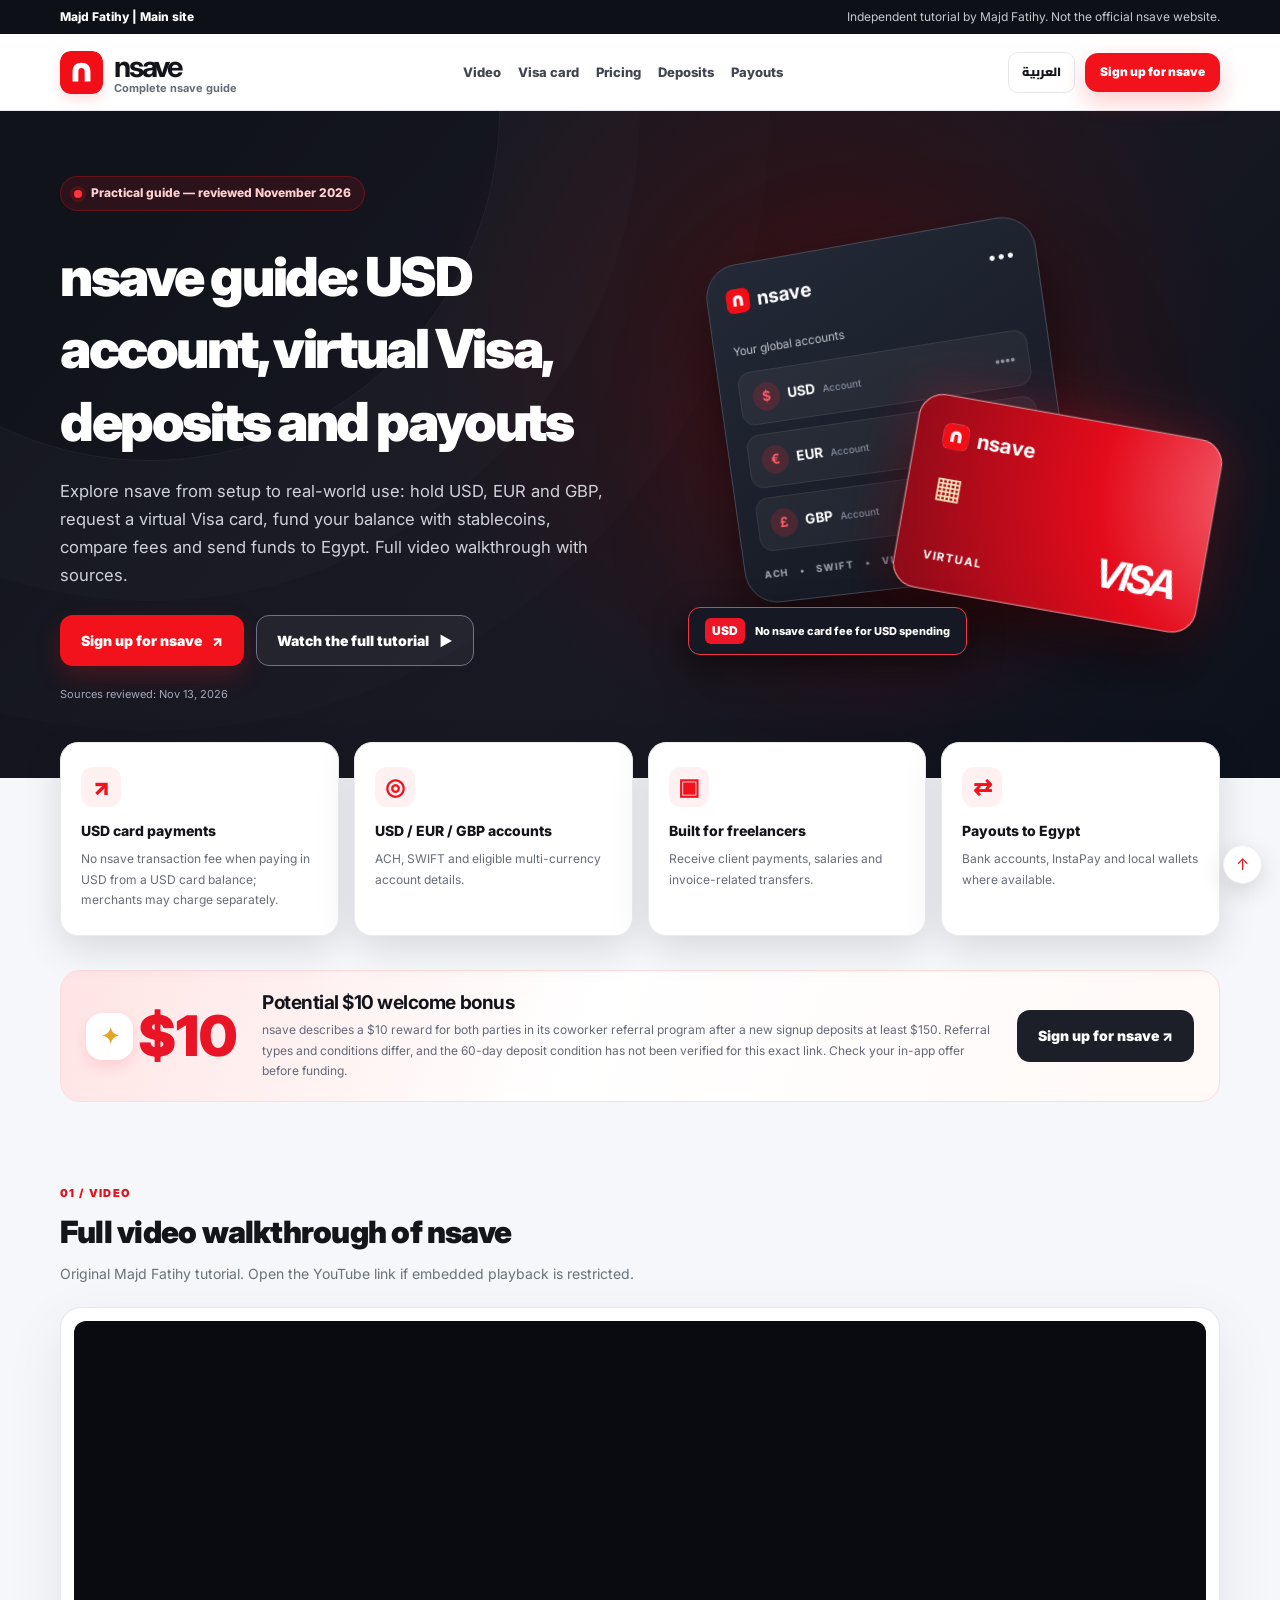
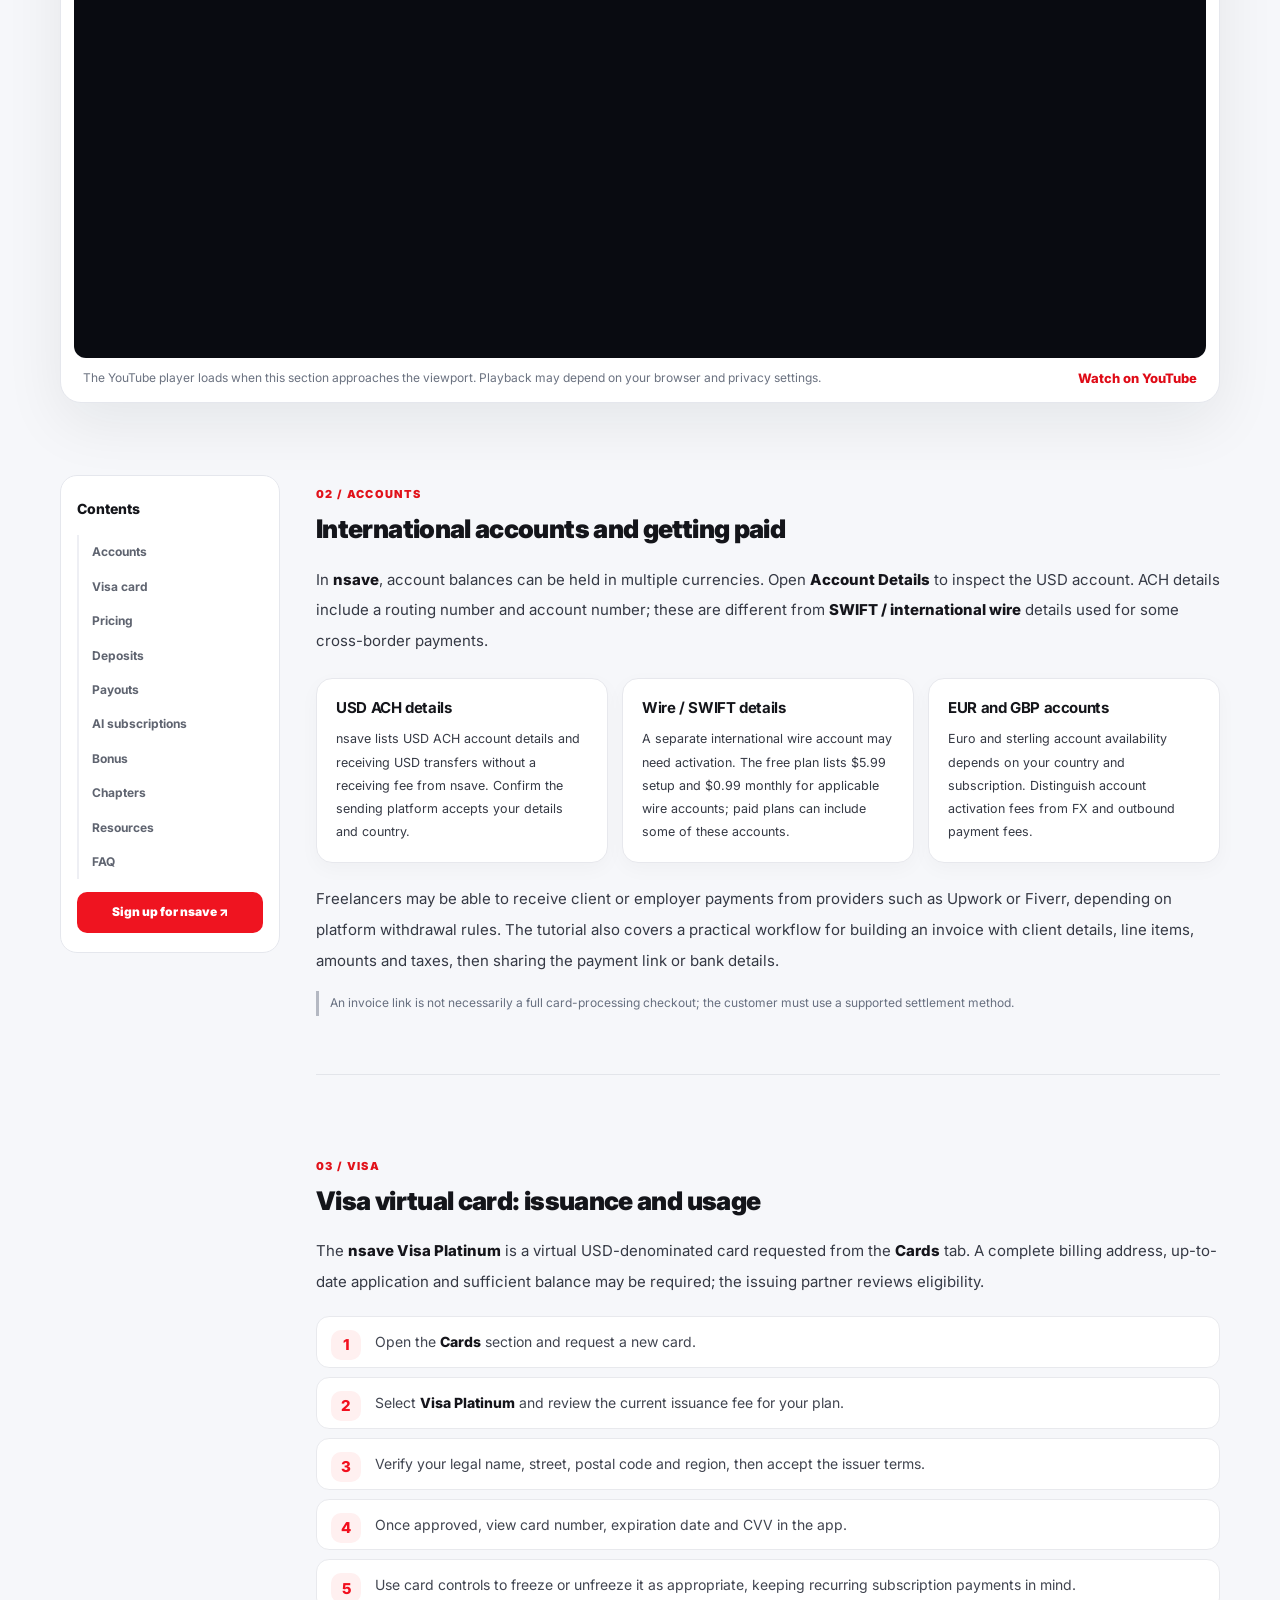
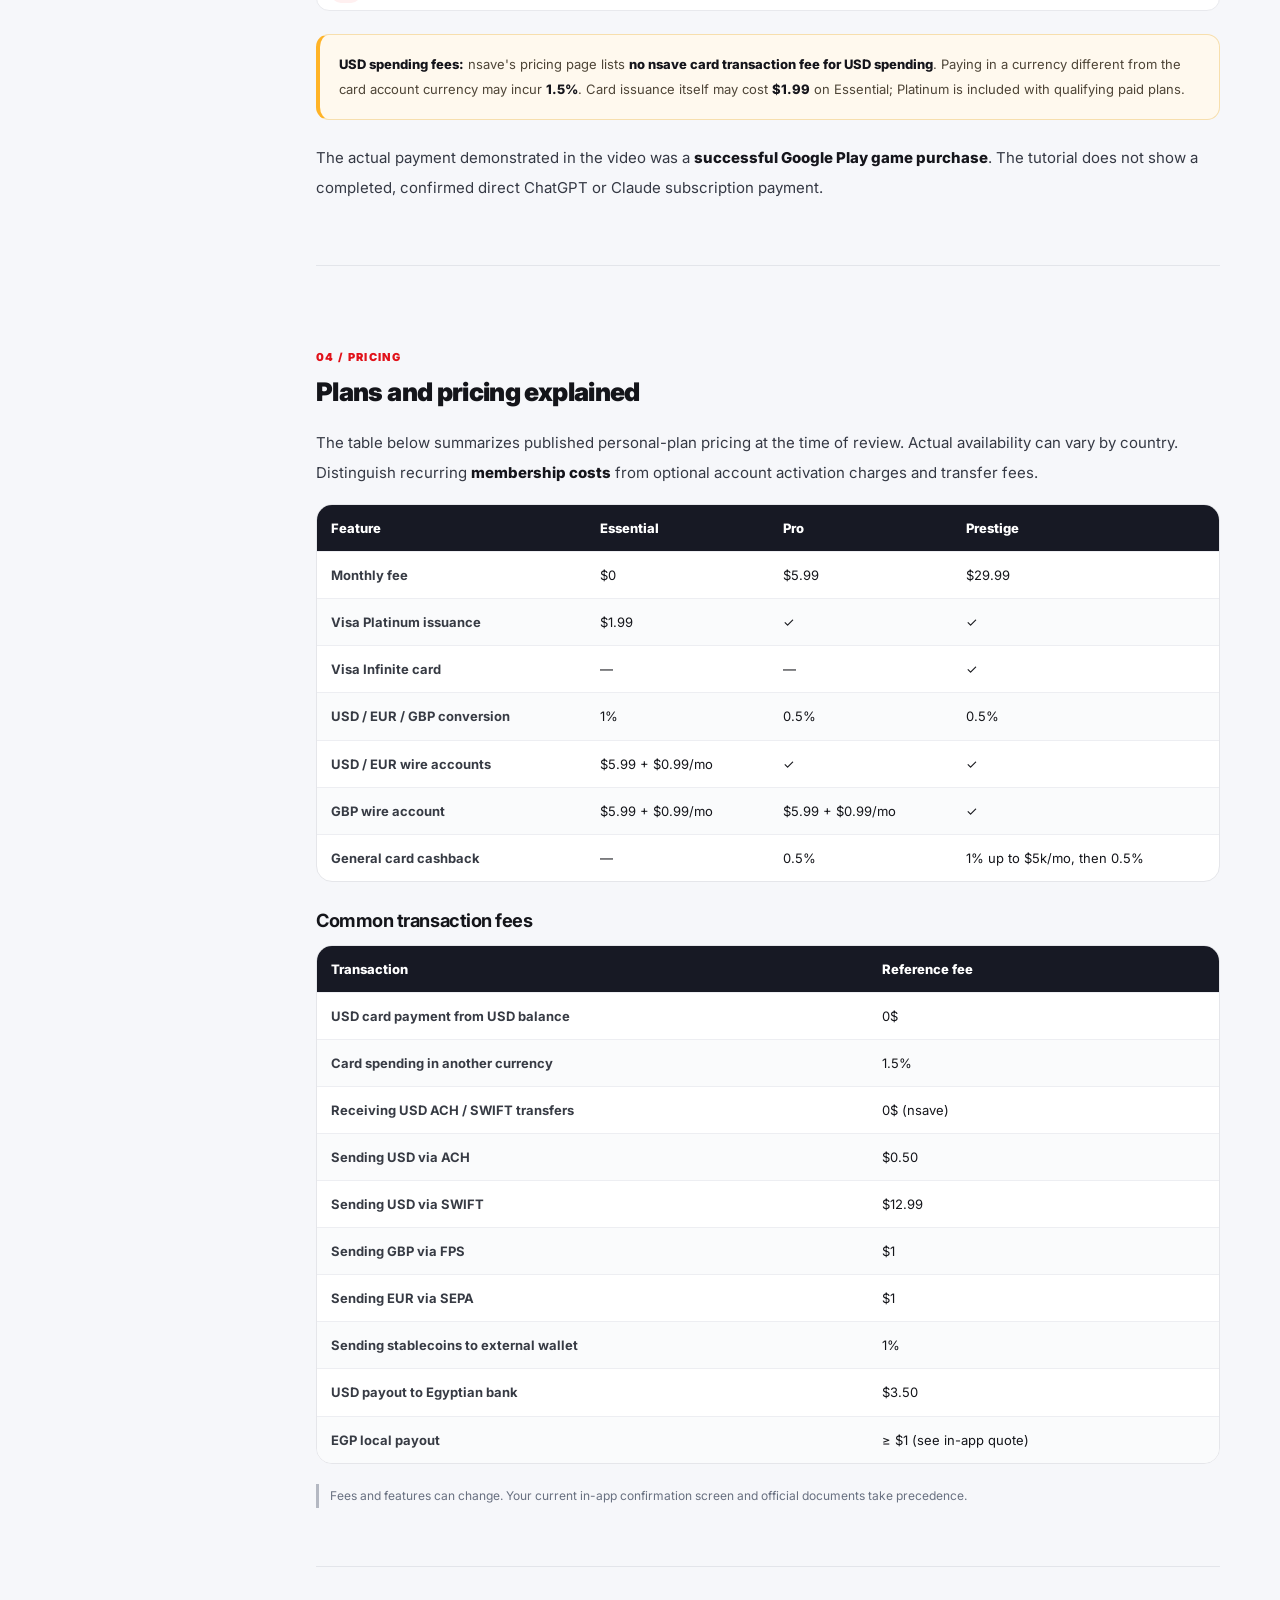
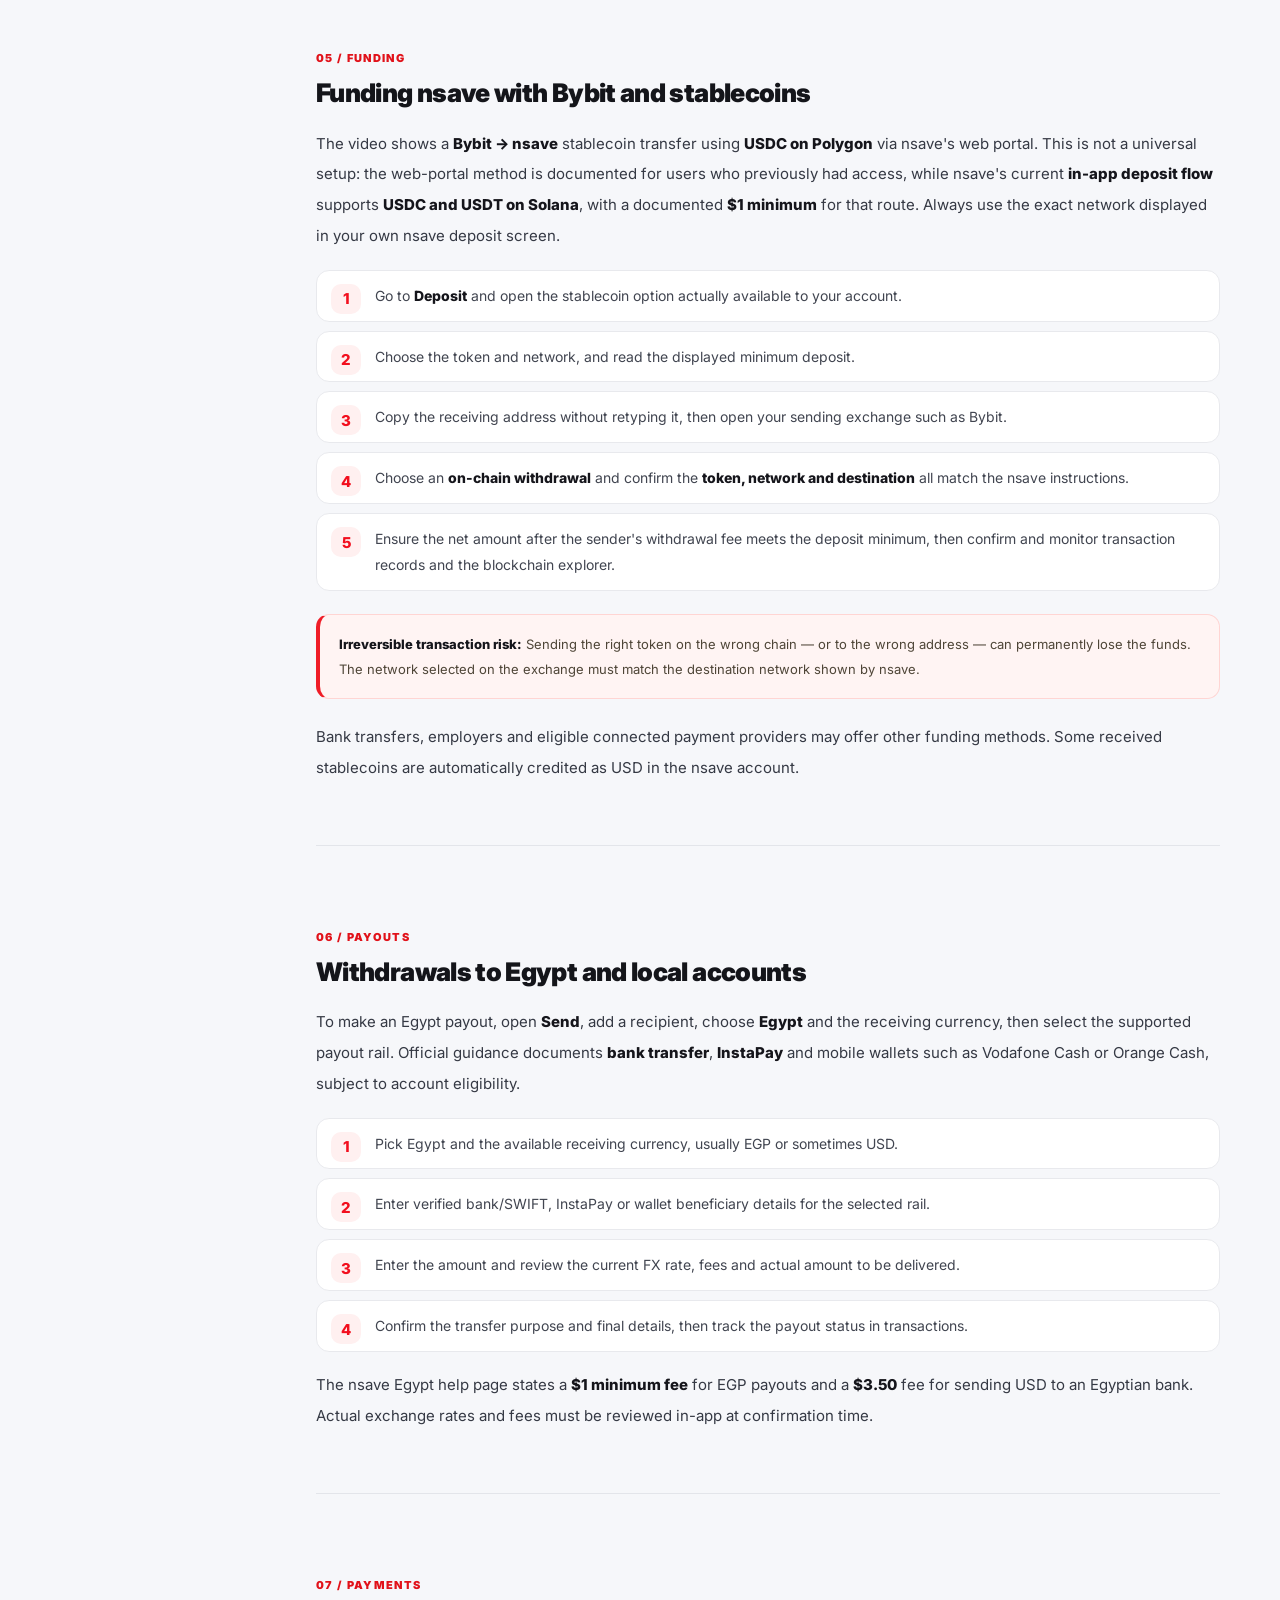
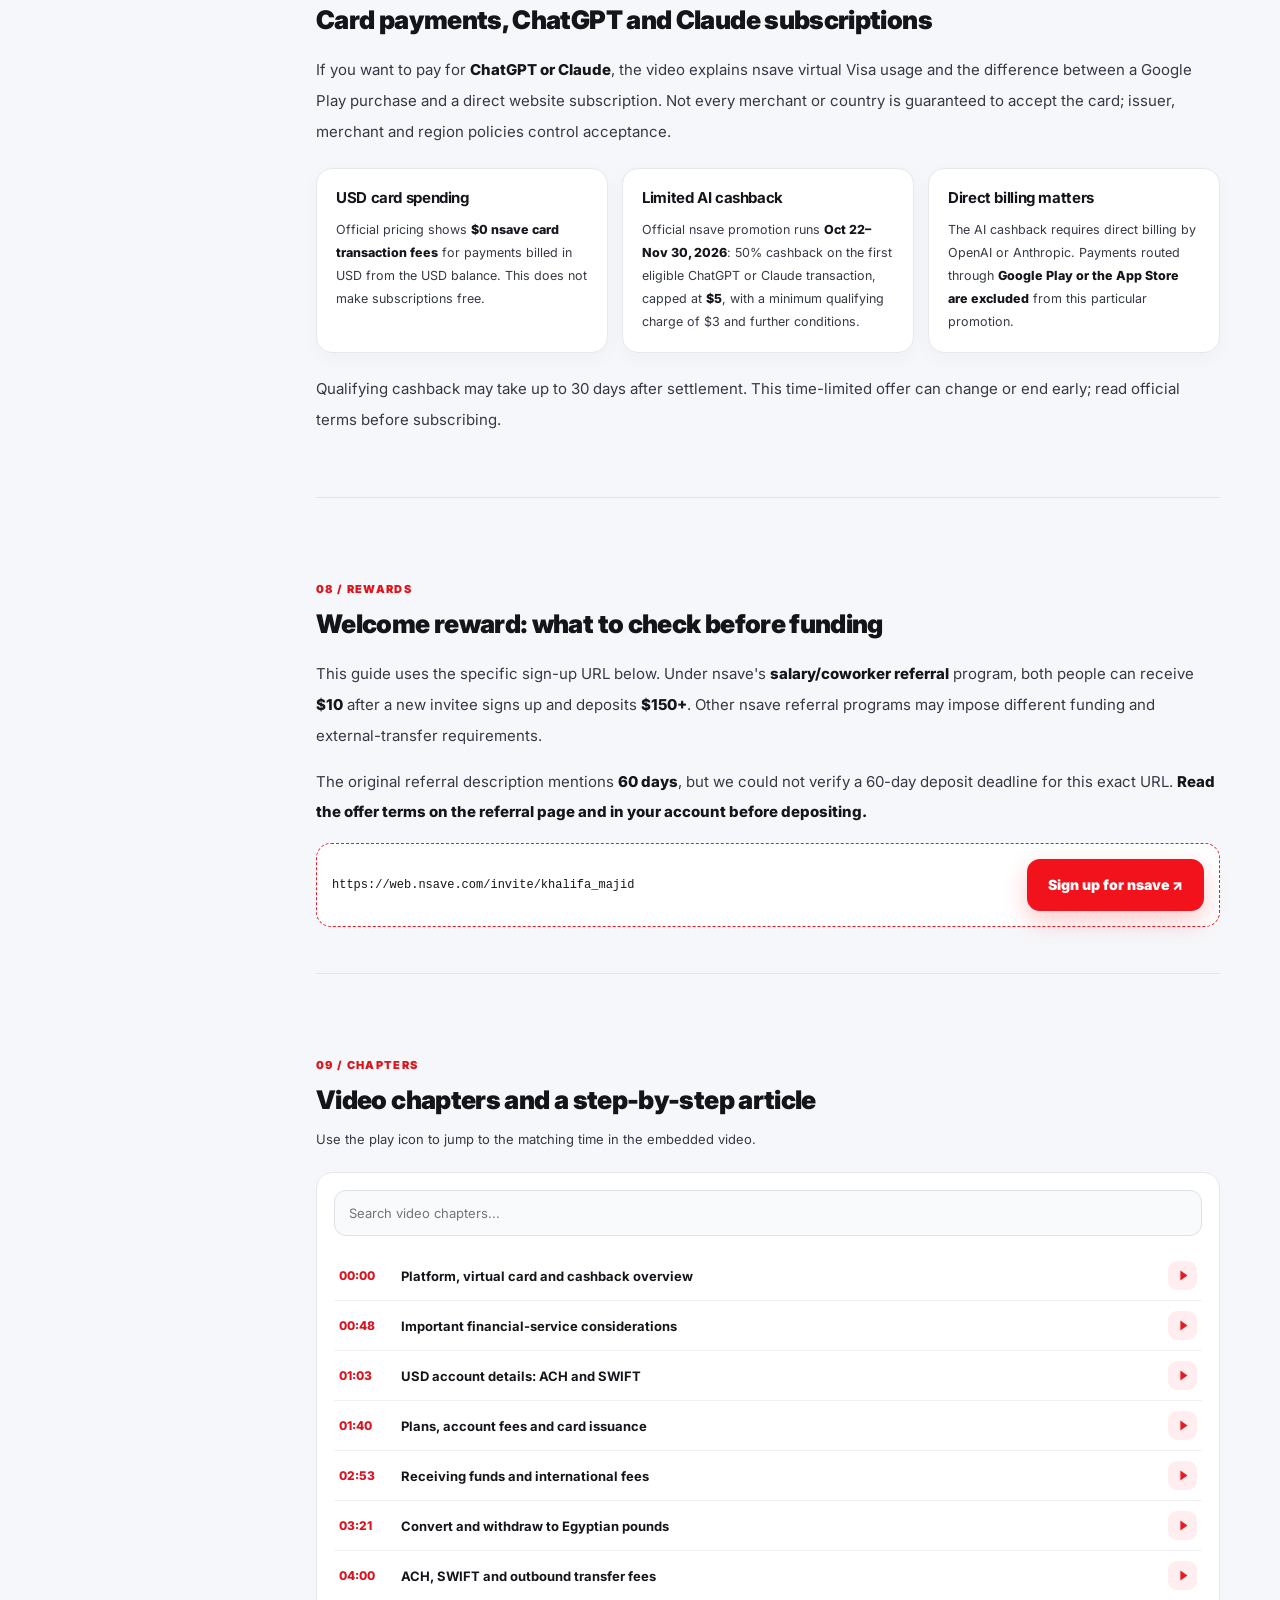
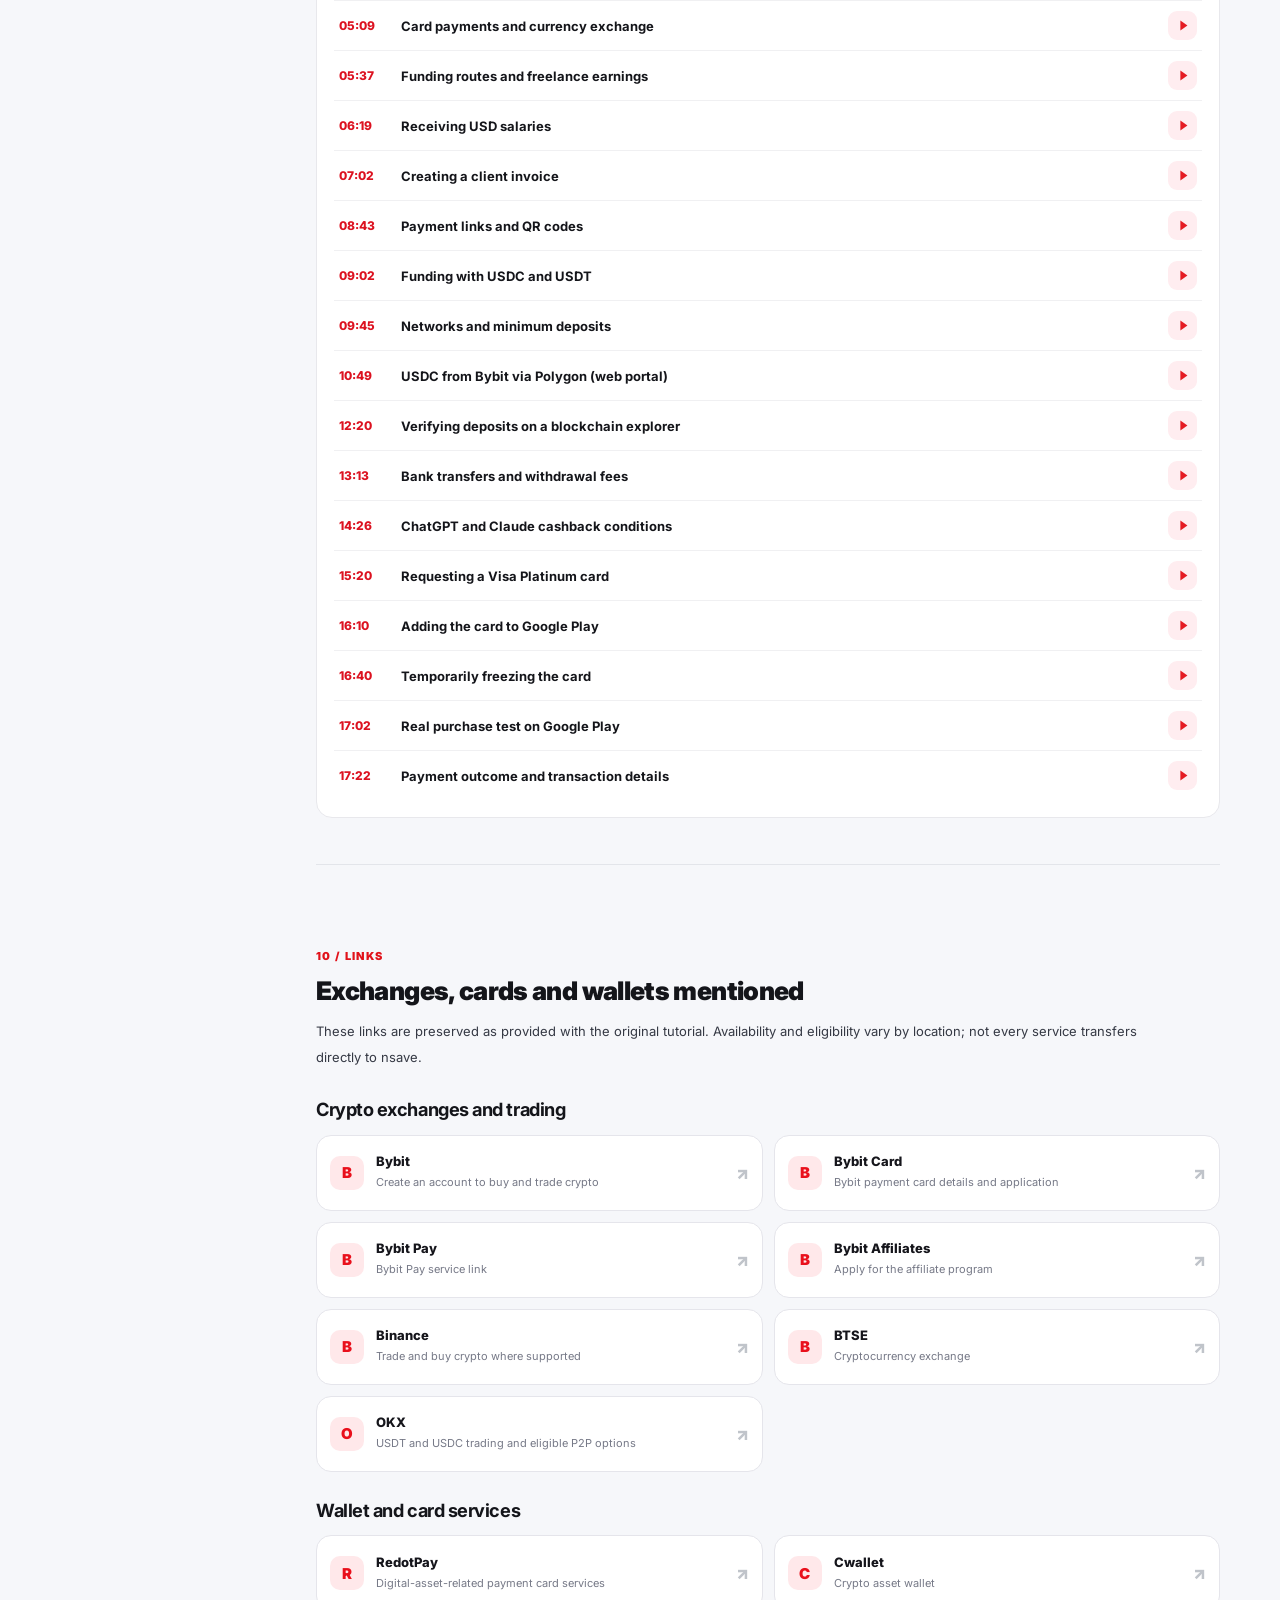
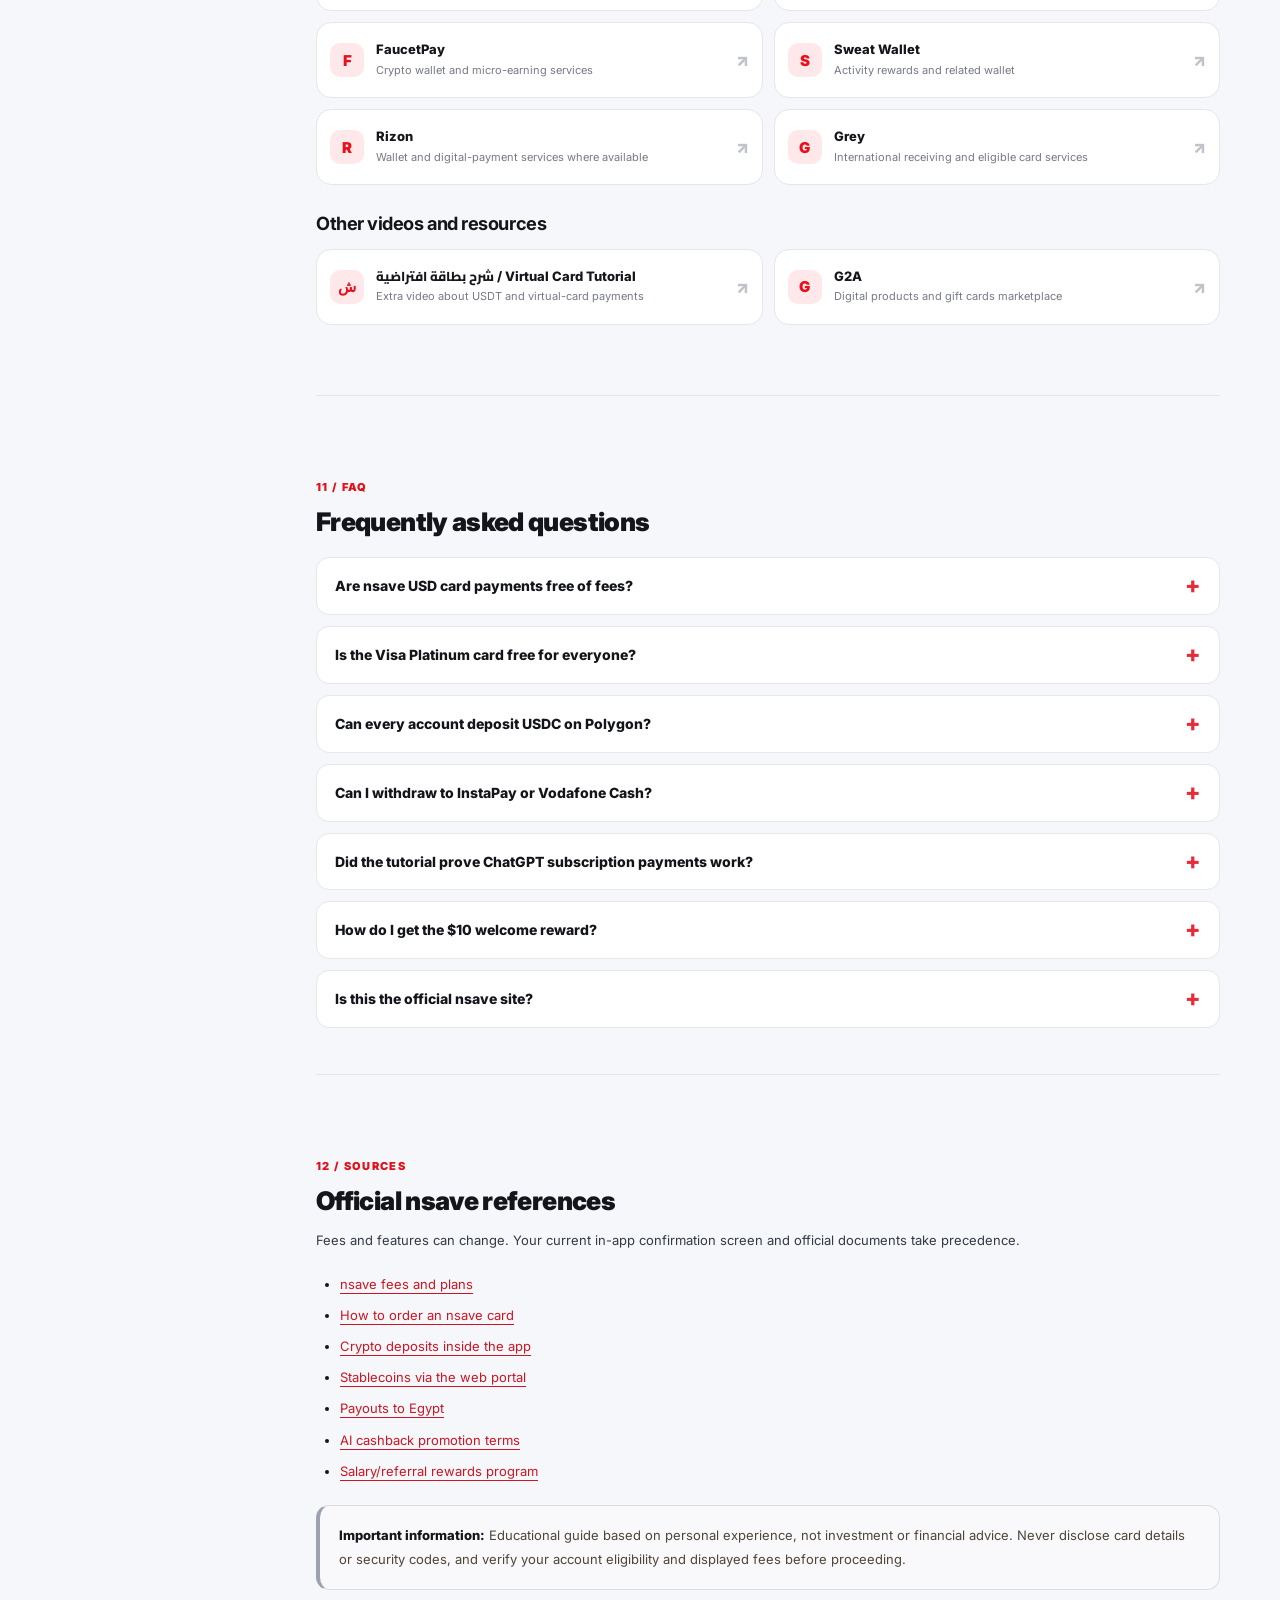
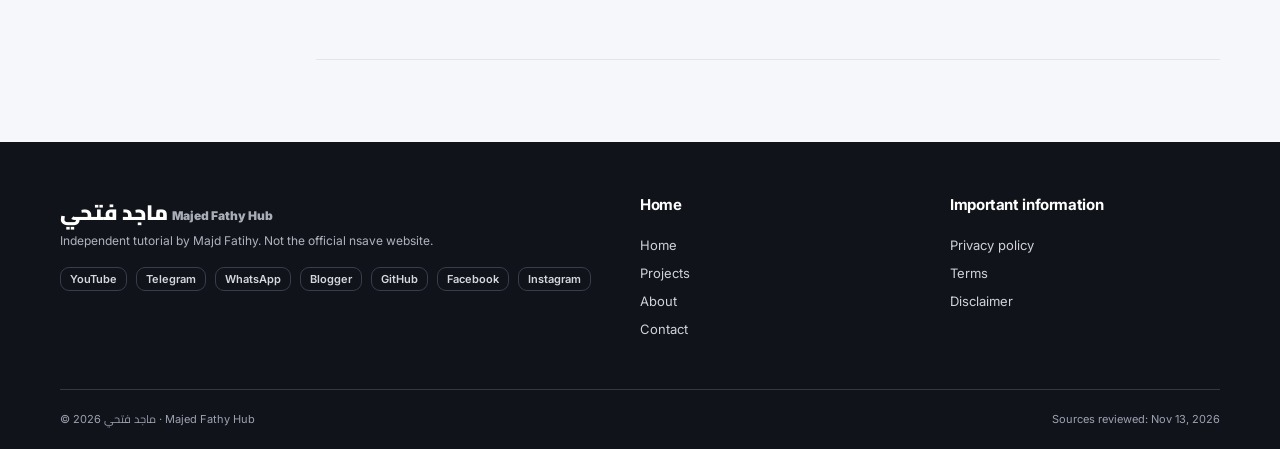
==== commit fb4fda01: "seo: correct H1 and verified VideoObject date, duration and 23 chapters" ====
--- a/en/index.html
+++ b/en/index.html
@@ -14,7 +14,7 @@
 <link rel="preconnect" href="https://fonts.googleapis.com"><link rel="preconnect" href="https://fonts.gstatic.com" crossorigin>
 <link href="https://fonts.googleapis.com/css2?family=Cairo:wght@400;500;600;700;800;900&family=Inter:wght@400;500;600;700;800;900&display=swap" rel="stylesheet">
 <link href="../assets/nsave.css" rel="stylesheet"><script>document.documentElement.classList.add('js');</script><script defer src="../assets/nsave.js"></script>
-<script type="application/ld+json">{"@context":"https://schema.org","@graph":[{"@type":"WebPage","@id":"https://dev.majdfatihy.com/nsave-virtual-visa-card-usd-account/en/#page","url":"https://dev.majdfatihy.com/nsave-virtual-visa-card-usd-account/en/","name":"nsave Complete Guide 2026: USD Account, Virtual Visa, Deposits, Transfers & Fees","description":"A complete nsave guide: USD accounts, ACH and SWIFT, Visa Platinum card, USDC and USDT deposits, Egypt payouts, pricing plans and a Google Play payment test.","inLanguage":"en","isPartOf":{"@type":"WebSite","@id":"https://dev.majdfatihy.com/#website"},"author":{"@type":"Person","@id":"https://dev.majdfatihy.com/#author"},"dateModified":"2026-11-13","primaryImageOfPage":{"@type":"ImageObject","url":"https://dev.majdfatihy.com/nsave-virtual-visa-card-usd-account/assets/og-nsave.png"},"mainEntity":{"@id":"https://dev.majdfatihy.com/nsave-virtual-visa-card-usd-account/en/#video"}},{"@type":"VideoObject","@id":"https://dev.majdfatihy.com/nsave-virtual-visa-card-usd-account/en/#video","name":"nsave tutorial: USD account, virtual Visa, deposits and payouts","description":"A complete nsave guide: USD accounts, ACH and SWIFT, Visa Platinum card, USDC and USDT deposits, Egypt payouts, pricing plans and a Google Play payment test.","thumbnailUrl":["https://dev.majdfatihy.com/nsave-virtual-visa-card-usd-account/assets/video-cover.png"],"embedUrl":"https://www.youtube-nocookie.com/embed/7QC6sQrjBCQ","url":"https://youtu.be/7QC6sQrjBCQ","inLanguage":"ar","publisher":{"@type":"Person","name":"ماجد فتحي","url":"https://www.youtube.com/@MajdFatihy"}},{"@type":"BreadcrumbList","itemListElement":[{"@type":"ListItem","position":1,"name":"Majd Fatihy","item":"https://dev.majdfatihy.com/"},{"@type":"ListItem","position":2,"name":"nsave guide","item":"https://dev.majdfatihy.com/nsave-virtual-visa-card-usd-account/en/"}]},{"@type":"Article","headline":"nsave Complete Guide 2026: USD Account, Virtual Visa, Deposits, Transfers & Fees","description":"A complete nsave guide: USD accounts, ACH and SWIFT, Visa Platinum card, USDC and USDT deposits, Egypt payouts, pricing plans and a Google Play payment test.","inLanguage":"en","dateModified":"2026-11-13","image":"https://dev.majdfatihy.com/nsave-virtual-visa-card-usd-account/assets/og-nsave.png","author":{"@type":"Person","name":"ماجد فتحي","url":"https://dev.majdfatihy.com/"},"mainEntityOfPage":"https://dev.majdfatihy.com/nsave-virtual-visa-card-usd-account/en/"}]}</script>
+<script type="application/ld+json">{"@context":"https://schema.org","@graph":[{"@type":"WebPage","@id":"https://dev.majdfatihy.com/nsave-virtual-visa-card-usd-account/en/#page","url":"https://dev.majdfatihy.com/nsave-virtual-visa-card-usd-account/en/","name":"nsave Complete Guide 2026: USD Account, Virtual Visa, Deposits, Transfers & Fees","description":"A complete nsave guide: USD accounts, ACH and SWIFT, Visa Platinum card, USDC and USDT deposits, Egypt payouts, pricing plans and a Google Play payment test.","inLanguage":"en","isPartOf":{"@type":"WebSite","@id":"https://dev.majdfatihy.com/#website"},"author":{"@type":"Person","@id":"https://dev.majdfatihy.com/#author"},"dateModified":"2026-11-23","primaryImageOfPage":{"@type":"ImageObject","url":"https://dev.majdfatihy.com/nsave-virtual-visa-card-usd-account/assets/og-nsave.png"},"mainEntity":{"@id":"https://dev.majdfatihy.com/nsave-virtual-visa-card-usd-account/en/#video"}},{"@type":"VideoObject","@id":"https://dev.majdfatihy.com/nsave-virtual-visa-card-usd-account/en/#video","name":"nsave tutorial: USD account, virtual Visa, deposits and payouts","description":"A complete nsave guide: USD accounts, ACH and SWIFT, Visa Platinum card, USDC and USDT deposits, Egypt payouts, pricing plans and a Google Play payment test.","thumbnailUrl":["https://dev.majdfatihy.com/nsave-virtual-visa-card-usd-account/assets/video-cover.png"],"embedUrl":"https://www.youtube-nocookie.com/embed/7QC6sQrjBCQ","url":"https://youtu.be/7QC6sQrjBCQ","inLanguage":"ar","publisher":{"@type":"Person","name":"ماجد فتحي","url":"https://www.youtube.com/@MajdFatihy"},"uploadDate":"2026-11-13T06:27:21Z","duration":"PT17M37S","hasPart":[{"@type":"Clip","name":"Platform, virtual card and cashback overview","startOffset":0,"endOffset":48,"url":"https://youtu.be/7QC6sQrjBCQ?t=0"},{"@type":"Clip","name":"Important financial-service considerations","startOffset":48,"endOffset":63,"url":"https://youtu.be/7QC6sQrjBCQ?t=48"},{"@type":"Clip","name":"USD account details: ACH and SWIFT","startOffset":63,"endOffset":100,"url":"https://youtu.be/7QC6sQrjBCQ?t=63"},{"@type":"Clip","name":"Plans, account fees and card issuance","startOffset":100,"endOffset":173,"url":"https://youtu.be/7QC6sQrjBCQ?t=100"},{"@type":"Clip","name":"Receiving funds and international fees","startOffset":173,"endOffset":201,"url":"https://youtu.be/7QC6sQrjBCQ?t=173"},{"@type":"Clip","name":"Convert and withdraw to Egyptian pounds","startOffset":201,"endOffset":240,"url":"https://youtu.be/7QC6sQrjBCQ?t=201"},{"@type":"Clip","name":"ACH, SWIFT and outbound transfer fees","startOffset":240,"endOffset":309,"url":"https://youtu.be/7QC6sQrjBCQ?t=240"},{"@type":"Clip","name":"Card payments and currency exchange","startOffset":309,"endOffset":337,"url":"https://youtu.be/7QC6sQrjBCQ?t=309"},{"@type":"Clip","name":"Funding routes and freelance earnings","startOffset":337,"endOffset":379,"url":"https://youtu.be/7QC6sQrjBCQ?t=337"},{"@type":"Clip","name":"Receiving USD salaries","startOffset":379,"endOffset":422,"url":"https://youtu.be/7QC6sQrjBCQ?t=379"},{"@type":"Clip","name":"Creating a client invoice","startOffset":422,"endOffset":523,"url":"https://youtu.be/7QC6sQrjBCQ?t=422"},{"@type":"Clip","name":"Payment links and QR codes","startOffset":523,"endOffset":542,"url":"https://youtu.be/7QC6sQrjBCQ?t=523"},{"@type":"Clip","name":"Funding with USDC and USDT","startOffset":542,"endOffset":585,"url":"https://youtu.be/7QC6sQrjBCQ?t=542"},{"@type":"Clip","name":"Networks and minimum deposits","startOffset":585,"endOffset":649,"url":"https://youtu.be/7QC6sQrjBCQ?t=585"},{"@type":"Clip","name":"USDC from Bybit via Polygon (web portal)","startOffset":649,"endOffset":740,"url":"https://youtu.be/7QC6sQrjBCQ?t=649"},{"@type":"Clip","name":"Verifying deposits on a blockchain explorer","startOffset":740,"endOffset":793,"url":"https://youtu.be/7QC6sQrjBCQ?t=740"},{"@type":"Clip","name":"Bank transfers and withdrawal fees","startOffset":793,"endOffset":866,"url":"https://youtu.be/7QC6sQrjBCQ?t=793"},{"@type":"Clip","name":"ChatGPT and Claude cashback conditions","startOffset":866,"endOffset":920,"url":"https://youtu.be/7QC6sQrjBCQ?t=866"},{"@type":"Clip","name":"Requesting a Visa Platinum card","startOffset":920,"endOffset":970,"url":"https://youtu.be/7QC6sQrjBCQ?t=920"},{"@type":"Clip","name":"Adding the card to Google Play","startOffset":970,"endOffset":1000,"url":"https://youtu.be/7QC6sQrjBCQ?t=970"},{"@type":"Clip","name":"Temporarily freezing the card","startOffset":1000,"endOffset":1022,"url":"https://youtu.be/7QC6sQrjBCQ?t=1000"},{"@type":"Clip","name":"Real purchase test on Google Play","startOffset":1022,"endOffset":1042,"url":"https://youtu.be/7QC6sQrjBCQ?t=1022"},{"@type":"Clip","name":"Payment outcome and transaction details","startOffset":1042,"endOffset":1057,"url":"https://youtu.be/7QC6sQrjBCQ?t=1042"}]},{"@type":"BreadcrumbList","itemListElement":[{"@type":"ListItem","position":1,"name":"Majd Fatihy","item":"https://dev.majdfatihy.com/"},{"@type":"ListItem","position":2,"name":"nsave guide","item":"https://dev.majdfatihy.com/nsave-virtual-visa-card-usd-account/en/"}]},{"@type":"Article","headline":"nsave Complete Guide 2026: USD Account, Virtual Visa, Deposits, Transfers & Fees","description":"A complete nsave guide: USD accounts, ACH and SWIFT, Visa Platinum card, USDC and USDT deposits, Egypt payouts, pricing plans and a Google Play payment test.","inLanguage":"en","dateModified":"2026-11-23","image":"https://dev.majdfatihy.com/nsave-virtual-visa-card-usd-account/assets/og-nsave.png","author":{"@type":"Person","name":"ماجد فتحي","url":"https://dev.majdfatihy.com/"},"mainEntityOfPage":"https://dev.majdfatihy.com/nsave-virtual-visa-card-usd-account/en/"}]}</script>
 <script async src="https://www.googletagmanager.com/gtag/js?id=G-F7K26SPSHF"></script>
 <script>window.dataLayer=window.dataLayer||[];function gtag(){dataLayer.push(arguments)}gtag('js',new Date());gtag('config','G-F7K26SPSHF');</script>
 </head>
@@ -22,7 +22,7 @@
 <div class="site-top"><div class="container site-top__inner"><a class="hub" href="https://dev.majdfatihy.com/">Majd Fatihy | Main site</a><span>Independent tutorial by Majd Fatihy. Not the official nsave website.</span></div></div>
 <header class="topbar"><div class="container topbar-inner"><a href="#overview" class="logo" aria-label="nsave guide"><img src="../assets/nsave-logo.svg" width="43" height="43" alt=""><span><b>nsave</b><small>Complete nsave guide</small></span></a><nav class="main-links" aria-label="Sections"><a href="#video">Video</a><a href="#card">Visa card</a><a href="#plans">Pricing</a><a href="#deposit">Deposits</a><a href="#withdraw">Payouts</a></nav><div class="top-actions"><a class="language" href="https://dev.majdfatihy.com/nsave-virtual-visa-card-usd-account/" data-language-choice="ar" lang="ar" aria-label="Choose language">العربية</a><a class="btn btn-sm btn-red" href="https://web.nsave.com/invite/khalifa_majid" target="_blank" rel="noopener noreferrer sponsored">Sign up for nsave</a></div></div></header>
 <main id="main">
-<section class="hero" id="overview"><div class="container hero-grid"><div class="hero-copy"><p class="eyebrow"><span class="eyebrow-dot"></span>Practical guide — reviewed November 2026</p><h1>Global accounts. Virtual Visa. More control over international payments.</h1><p class="hero-lead">Explore nsave from setup to real-world use: hold USD, EUR and GBP, request a virtual Visa card, fund your balance with stablecoins, compare fees and send funds to Egypt. Full video walkthrough with sources.</p><div class="hero-buttons"><a href="https://web.nsave.com/invite/khalifa_majid" class="btn btn-red" target="_blank" rel="noopener noreferrer sponsored">Sign up for nsave<span aria-hidden="true">↗</span></a><a href="#video" class="btn btn-outline">Watch the full tutorial <span aria-hidden="true">▶</span></a></div><span class="hero-update">Sources reviewed: Nov 13, 2026</span></div>
+<section class="hero" id="overview"><div class="container hero-grid"><div class="hero-copy"><p class="eyebrow"><span class="eyebrow-dot"></span>Practical guide — reviewed November 2026</p><h1>nsave guide: USD account, virtual Visa, deposits and payouts</h1><p class="hero-lead">Explore nsave from setup to real-world use: hold USD, EUR and GBP, request a virtual Visa card, fund your balance with stablecoins, compare fees and send funds to Egypt. Full video walkthrough with sources.</p><div class="hero-buttons"><a href="https://web.nsave.com/invite/khalifa_majid" class="btn btn-red" target="_blank" rel="noopener noreferrer sponsored">Sign up for nsave<span aria-hidden="true">↗</span></a><a href="#video" class="btn btn-outline">Watch the full tutorial <span aria-hidden="true">▶</span></a></div><span class="hero-update">Sources reviewed: Nov 13, 2026</span></div>
 <div class="hero-visual" role="img" aria-label="nsave multi-currency accounts and virtual Visa illustration"><div class="glow-red"></div><div class="account-ui"><div class="ui-top"><span class="mini-logo"><img src="../assets/nsave-logo.svg" alt=""> nsave</span><span>•••</span></div><span class="ui-sub">Your global accounts</span><div class="currency"><span><i class="coin">$</i> USD <small>Account</small></span><strong>••••</strong></div><div class="currency"><span><i class="coin">€</i> EUR <small>Account</small></span><strong>••••</strong></div><div class="currency"><span><i class="coin">£</i> GBP <small>Account</small></span><strong>••••</strong></div><div class="ui-bottom">ACH <span>•</span> SWIFT <span>•</span> VISA</div></div><div class="visa-visual"><span class="mini-logo"><img src="../assets/nsave-logo.svg" alt=""> nsave</span><span class="visa-chip">▦</span><span class="visa-lower">VIRTUAL <b>VISA</b></span></div><div class="visual-caption"><span>USD</span><strong>No nsave card fee for USD spending</strong></div></div></div></section>
 <div class="container benefits"><div class="benefit"><i>↗</i><strong>USD card payments</strong><p>No nsave transaction fee when paying in USD from a USD card balance; merchants may charge separately.</p></div><div class="benefit"><i>◎</i><strong>USD / EUR / GBP accounts</strong><p>ACH, SWIFT and eligible multi-currency account details.</p></div><div class="benefit"><i>▣</i><strong>Built for freelancers</strong><p>Receive client payments, salaries and invoice-related transfers.</p></div><div class="benefit"><i>⇄</i><strong>Payouts to Egypt</strong><p>Bank accounts, InstaPay and local wallets where available.</p></div></div>
 <section class="container bonus-spot"><div class="bonus-value" dir="ltr"><span class="gift-box" aria-hidden="true">✦</span>$10</div><div><h2>Potential $10 welcome bonus</h2><p>nsave describes a $10 reward for both parties in its coworker referral program after a new signup deposits at least $150. Referral types and conditions differ, and the 60-day deposit condition has not been verified for this exact link. Check your in-app offer before funding.</p></div><a href="https://web.nsave.com/invite/khalifa_majid" class="btn btn-dark" target="_blank" rel="noopener noreferrer sponsored">Sign up for nsave ↗</a></section>
